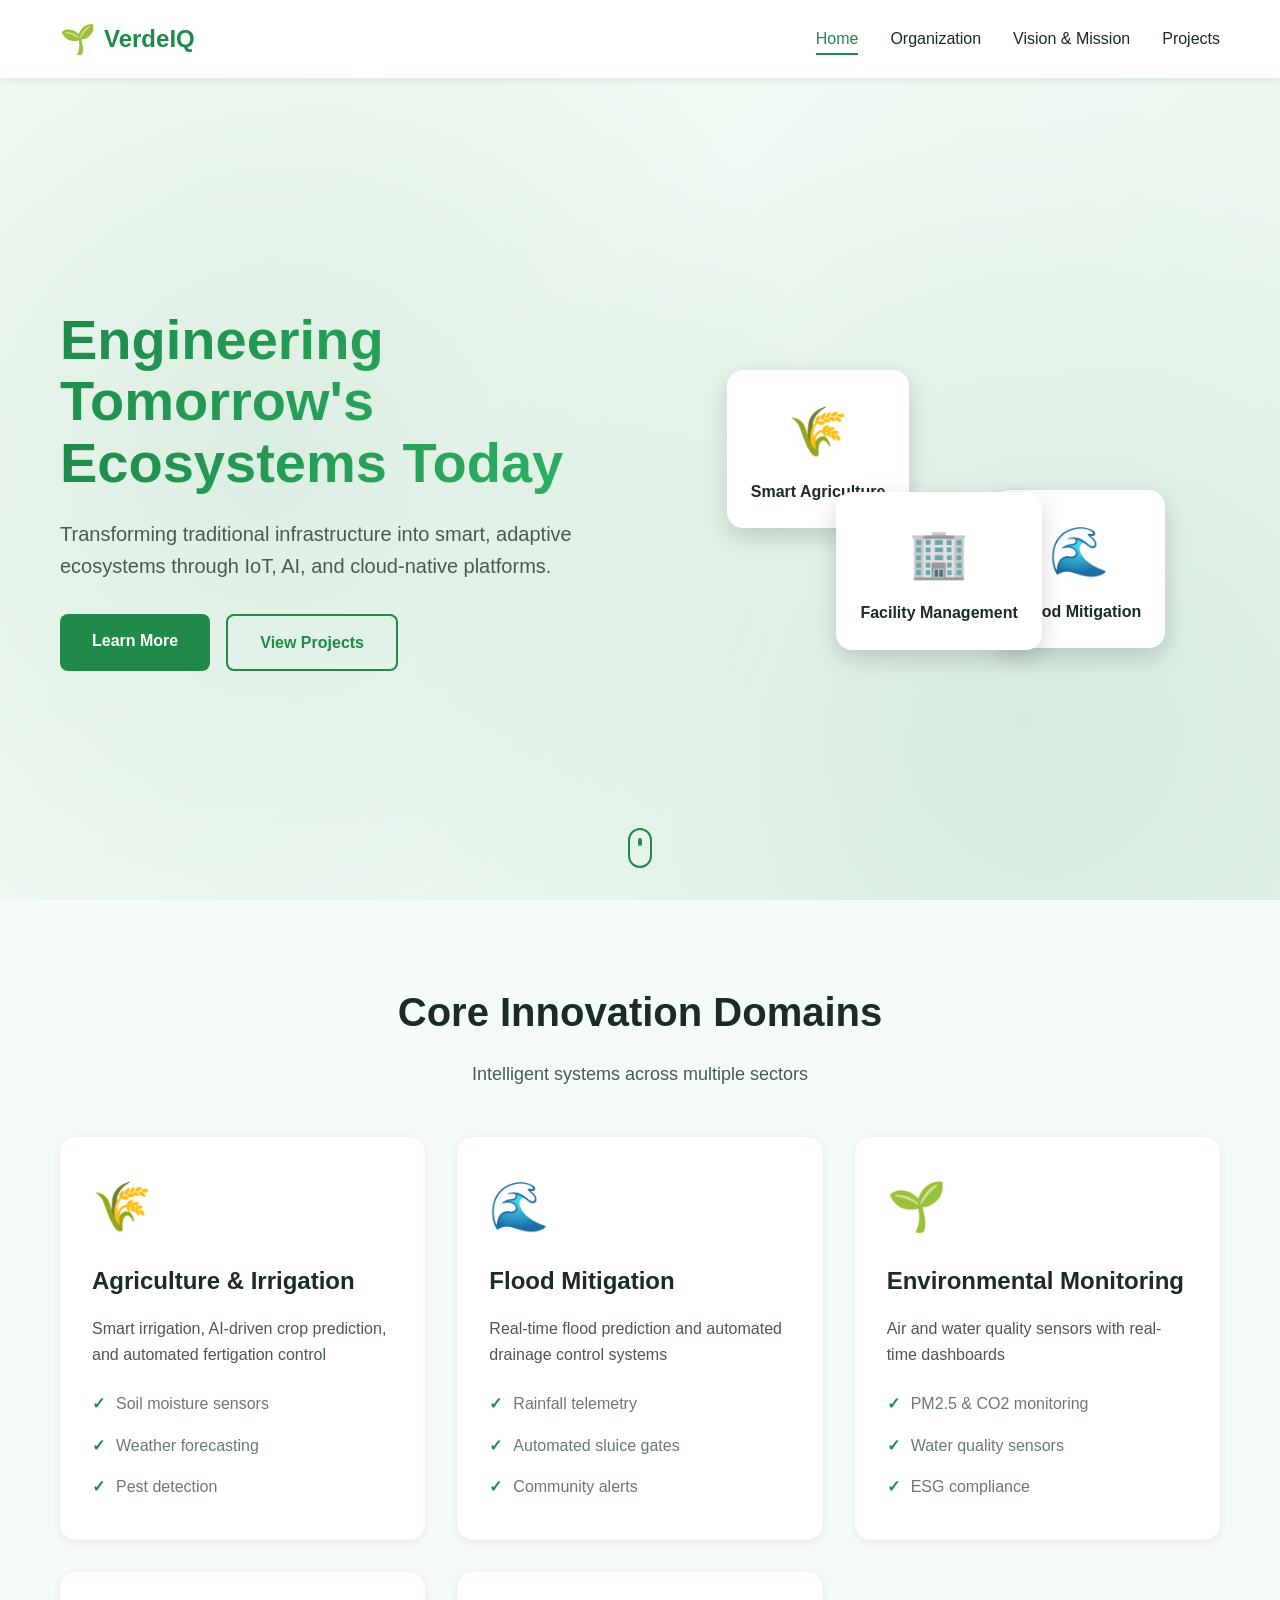
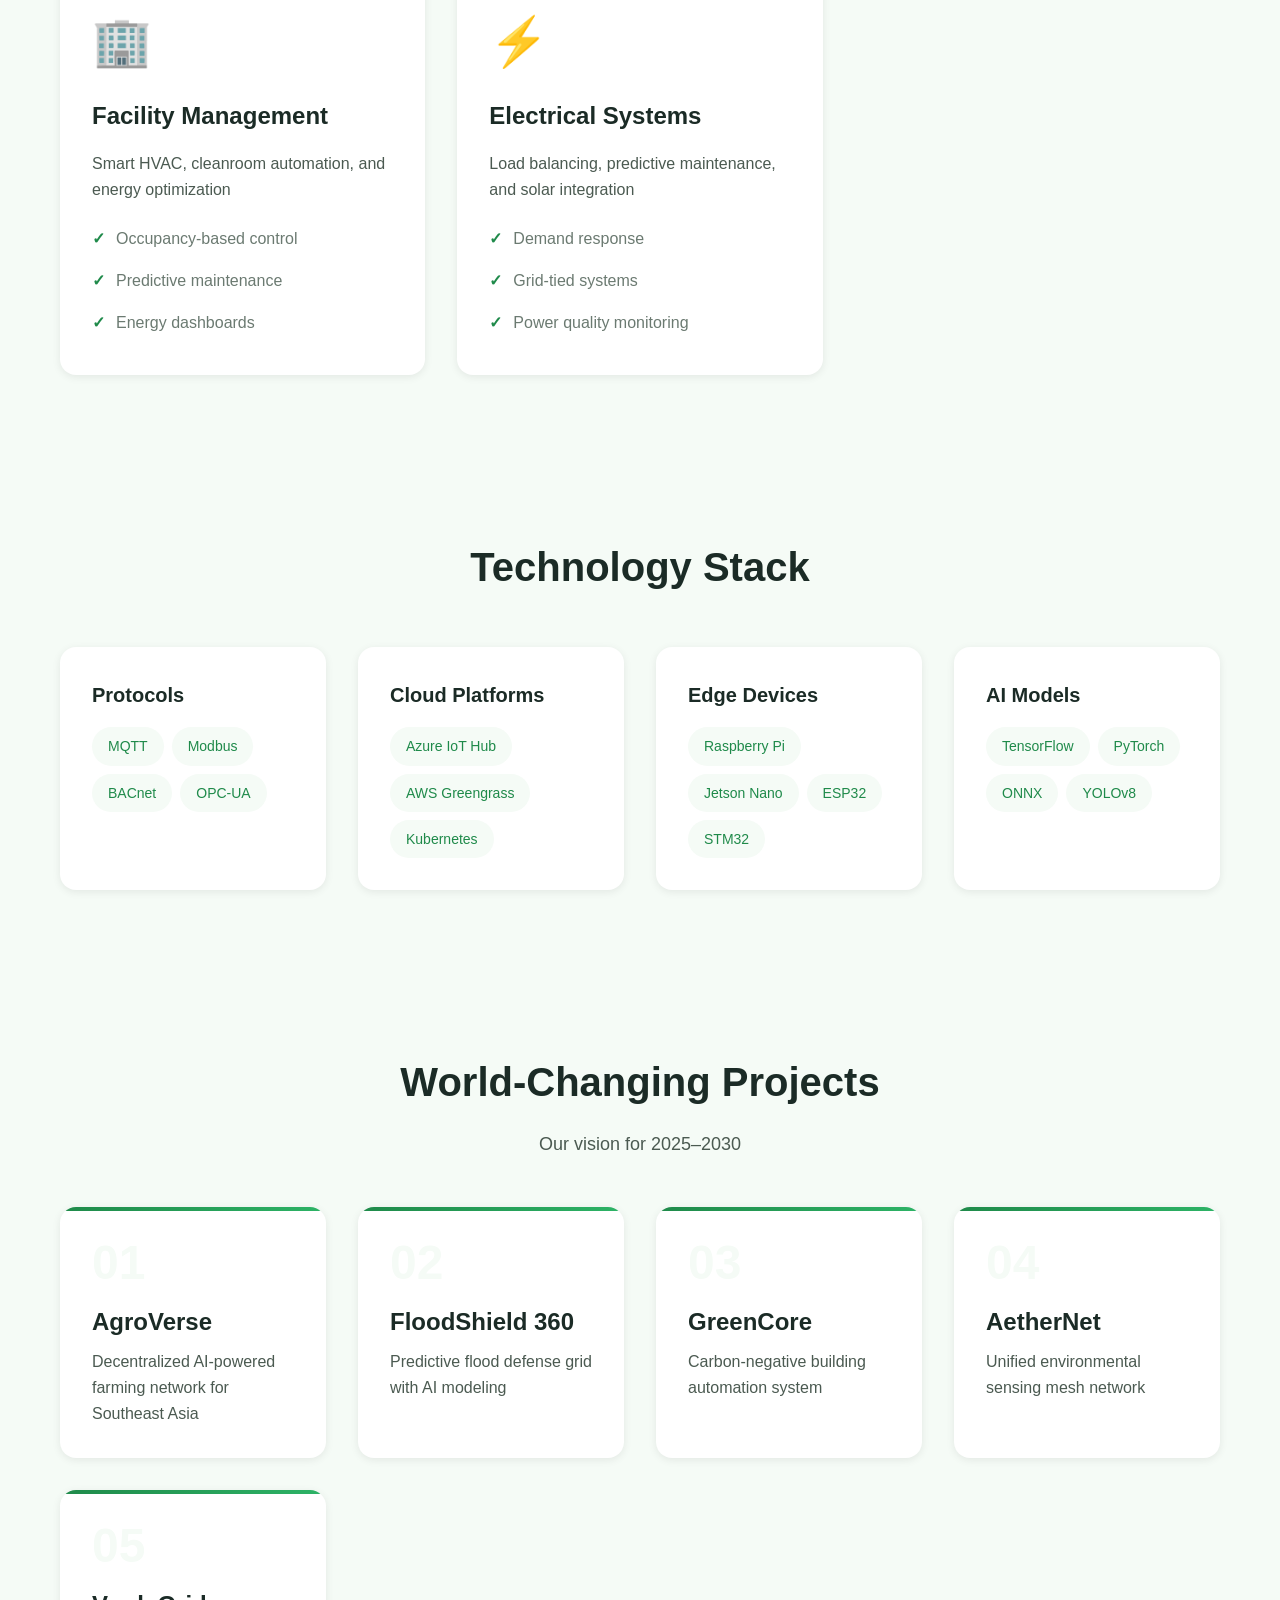
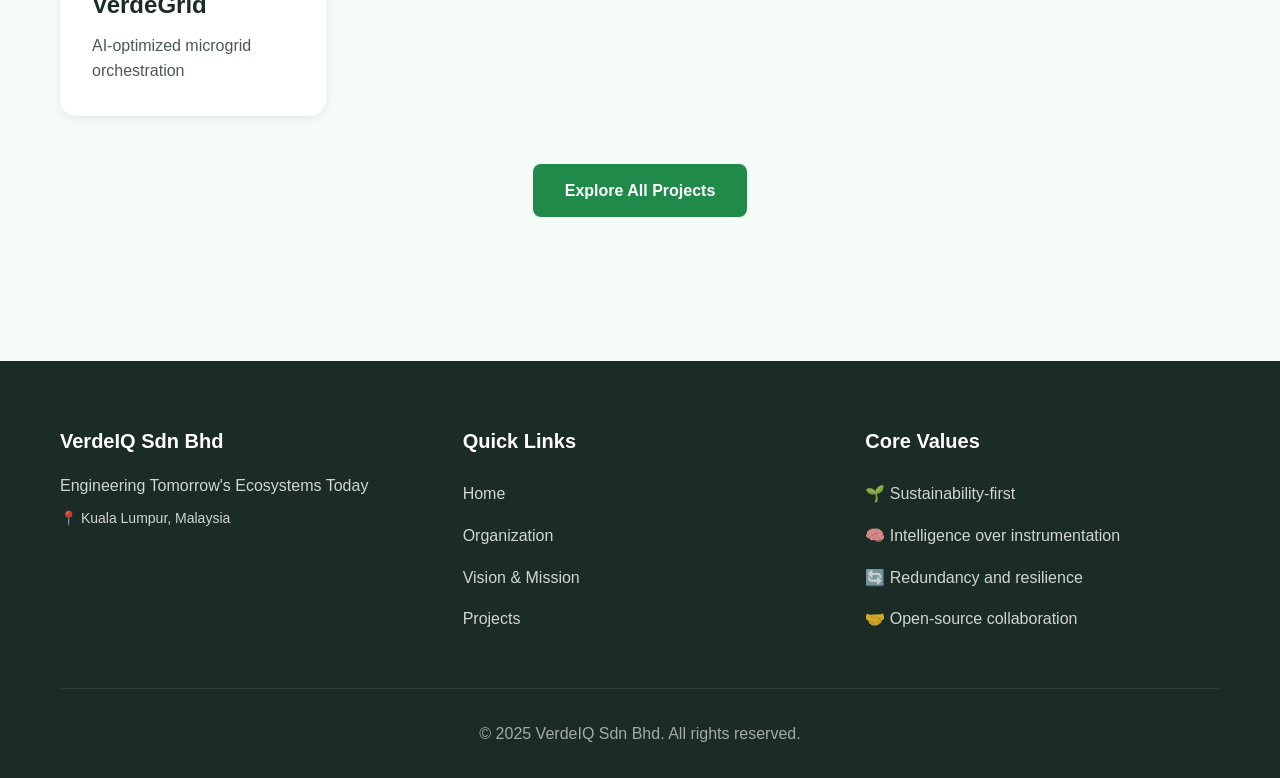
==== index.html @ b2cda128 "first commit" ====
<!DOCTYPE html>
<html lang="en">
<head>
    <meta charset="UTF-8">
    <meta name="viewport" content="width=device-width, initial-scale=1.0">
    <title>VerdeIQ Sdn Bhd - Engineering Tomorrow's Ecosystems Today</title>
    <meta name="description" content="VerdeIQ Sdn Bhd: Intelligent systems for agriculture, irrigation, flood mitigation, environmental monitoring, and facility management.">
    <link rel="stylesheet" href="styles.css">
</head>
<body>
    <!-- Navigation -->
    <nav class="navbar" id="navbar">
        <div class="container">
            <div class="nav-brand">
                <span class="logo-icon">🌱</span>
                <span class="logo-text">VerdeIQ</span>
            </div>
            <ul class="nav-menu" id="navMenu">
                <li><a href="index.html" class="nav-link active">Home</a></li>
                <li><a href="about.html" class="nav-link">Organization</a></li>
                <li><a href="vision-mission.html" class="nav-link">Vision & Mission</a></li>
                <li><a href="projects.html" class="nav-link">Projects</a></li>
            </ul>
            <button class="nav-toggle" id="navToggle" aria-label="Toggle navigation">
                <span></span>
                <span></span>
                <span></span>
            </button>
        </div>
    </nav>

    <!-- Hero Section -->
    <section class="hero">
        <div class="hero-background">
            <div class="hero-pattern"></div>
        </div>
        <div class="container">
            <div class="hero-content">
                <h1 class="hero-title animate-fade-in">
                    <span class="highlight">Engineering Tomorrow's</span>
                    <span class="highlight">Ecosystems Today</span>
                </h1>
                <p class="hero-subtitle animate-fade-in-delay">
                    Transforming traditional infrastructure into smart, adaptive ecosystems through IoT, AI, and cloud-native platforms.
                </p>
                <div class="hero-buttons animate-fade-in-delay-2">
                    <a href="about.html" class="btn btn-primary">Learn More</a>
                    <a href="projects.html" class="btn btn-secondary">View Projects</a>
                </div>
            </div>
            <div class="hero-visual">
                <div class="floating-card card-1">
                    <div class="card-icon">🌾</div>
                    <div class="card-text">Smart Agriculture</div>
                </div>
                <div class="floating-card card-2">
                    <div class="card-icon">🌊</div>
                    <div class="card-text">Flood Mitigation</div>
                </div>
                <div class="floating-card card-3">
                    <div class="card-icon">🏢</div>
                    <div class="card-text">Facility Management</div>
                </div>
            </div>
        </div>
        <div class="scroll-indicator">
            <div class="mouse"></div>
        </div>
    </section>

    <!-- Core Domains Section -->
    <section class="domains-section" id="domains">
        <div class="container">
            <h2 class="section-title">Core Innovation Domains</h2>
            <p class="section-subtitle">Intelligent systems across multiple sectors</p>
            <div class="domains-grid">
                <div class="domain-card" data-domain="agriculture">
                    <div class="domain-icon">🌾</div>
                    <h3>Agriculture & Irrigation</h3>
                    <p>Smart irrigation, AI-driven crop prediction, and automated fertigation control</p>
                    <ul class="domain-features">
                        <li>Soil moisture sensors</li>
                        <li>Weather forecasting</li>
                        <li>Pest detection</li>
                    </ul>
                </div>
                <div class="domain-card" data-domain="flood">
                    <div class="domain-icon">🌊</div>
                    <h3>Flood Mitigation</h3>
                    <p>Real-time flood prediction and automated drainage control systems</p>
                    <ul class="domain-features">
                        <li>Rainfall telemetry</li>
                        <li>Automated sluice gates</li>
                        <li>Community alerts</li>
                    </ul>
                </div>
                <div class="domain-card" data-domain="environment">
                    <div class="domain-icon">🌱</div>
                    <h3>Environmental Monitoring</h3>
                    <p>Air and water quality sensors with real-time dashboards</p>
                    <ul class="domain-features">
                        <li>PM2.5 & CO2 monitoring</li>
                        <li>Water quality sensors</li>
                        <li>ESG compliance</li>
                    </ul>
                </div>
                <div class="domain-card" data-domain="facility">
                    <div class="domain-icon">🏢</div>
                    <h3>Facility Management</h3>
                    <p>Smart HVAC, cleanroom automation, and energy optimization</p>
                    <ul class="domain-features">
                        <li>Occupancy-based control</li>
                        <li>Predictive maintenance</li>
                        <li>Energy dashboards</li>
                    </ul>
                </div>
                <div class="domain-card" data-domain="electrical">
                    <div class="domain-icon">⚡</div>
                    <h3>Electrical Systems</h3>
                    <p>Load balancing, predictive maintenance, and solar integration</p>
                    <ul class="domain-features">
                        <li>Demand response</li>
                        <li>Grid-tied systems</li>
                        <li>Power quality monitoring</li>
                    </ul>
                </div>
            </div>
        </div>
    </section>

    <!-- Technology Stack Section -->
    <section class="tech-section">
        <div class="container">
            <h2 class="section-title">Technology Stack</h2>
            <div class="tech-grid">
                <div class="tech-category">
                    <h3>Protocols</h3>
                    <div class="tech-tags">
                        <span class="tech-tag">MQTT</span>
                        <span class="tech-tag">Modbus</span>
                        <span class="tech-tag">BACnet</span>
                        <span class="tech-tag">OPC-UA</span>
                    </div>
                </div>
                <div class="tech-category">
                    <h3>Cloud Platforms</h3>
                    <div class="tech-tags">
                        <span class="tech-tag">Azure IoT Hub</span>
                        <span class="tech-tag">AWS Greengrass</span>
                        <span class="tech-tag">Kubernetes</span>
                    </div>
                </div>
                <div class="tech-category">
                    <h3>Edge Devices</h3>
                    <div class="tech-tags">
                        <span class="tech-tag">Raspberry Pi</span>
                        <span class="tech-tag">Jetson Nano</span>
                        <span class="tech-tag">ESP32</span>
                        <span class="tech-tag">STM32</span>
                    </div>
                </div>
                <div class="tech-category">
                    <h3>AI Models</h3>
                    <div class="tech-tags">
                        <span class="tech-tag">TensorFlow</span>
                        <span class="tech-tag">PyTorch</span>
                        <span class="tech-tag">ONNX</span>
                        <span class="tech-tag">YOLOv8</span>
                    </div>
                </div>
            </div>
        </div>
    </section>

    <!-- Top Projects Preview -->
    <section class="projects-preview">
        <div class="container">
            <h2 class="section-title">World-Changing Projects</h2>
            <p class="section-subtitle">Our vision for 2025–2030</p>
            <div class="projects-grid">
                <div class="project-card">
                    <div class="project-number">01</div>
                    <h3>AgroVerse</h3>
                    <p>Decentralized AI-powered farming network for Southeast Asia</p>
                </div>
                <div class="project-card">
                    <div class="project-number">02</div>
                    <h3>FloodShield 360</h3>
                    <p>Predictive flood defense grid with AI modeling</p>
                </div>
                <div class="project-card">
                    <div class="project-number">03</div>
                    <h3>GreenCore</h3>
                    <p>Carbon-negative building automation system</p>
                </div>
                <div class="project-card">
                    <div class="project-number">04</div>
                    <h3>AetherNet</h3>
                    <p>Unified environmental sensing mesh network</p>
                </div>
                <div class="project-card">
                    <div class="project-number">05</div>
                    <h3>VerdeGrid</h3>
                    <p>AI-optimized microgrid orchestration</p>
                </div>
            </div>
            <div class="text-center">
                <a href="projects.html" class="btn btn-primary">Explore All Projects</a>
            </div>
        </div>
    </section>

    <!-- Footer -->
    <footer class="footer">
        <div class="container">
            <div class="footer-content">
                <div class="footer-section">
                    <h4>VerdeIQ Sdn Bhd</h4>
                    <p>Engineering Tomorrow's Ecosystems Today</p>
                    <p class="footer-location">📍 Kuala Lumpur, Malaysia</p>
                </div>
                <div class="footer-section">
                    <h4>Quick Links</h4>
                    <ul>
                        <li><a href="index.html">Home</a></li>
                        <li><a href="about.html">Organization</a></li>
                        <li><a href="vision-mission.html">Vision & Mission</a></li>
                        <li><a href="projects.html">Projects</a></li>
                    </ul>
                </div>
                <div class="footer-section">
                    <h4>Core Values</h4>
                    <ul>
                        <li>🌱 Sustainability-first</li>
                        <li>🧠 Intelligence over instrumentation</li>
                        <li>🔄 Redundancy and resilience</li>
                        <li>🤝 Open-source collaboration</li>
                    </ul>
                </div>
            </div>
            <div class="footer-bottom">
                <p>&copy; 2025 VerdeIQ Sdn Bhd. All rights reserved.</p>
            </div>
        </div>
    </footer>

    <script src="script.js"></script>
</body>
</html>
---- styles.css ----
/* ===== CSS Variables ===== */
:root {
    --primary-green: #1f8a4a;
    --primary-green-dark: #165c2a;
    --primary-green-light: #2db366;
    --bg-light: #f5fbf6;
    --bg-white: #ffffff;
    --text-dark: #1b2b26;
    --text-muted: #4b5a51;
    --text-light: #6b7a71;
    --border-color: #e0e8e3;
    --shadow-sm: 0 2px 8px rgba(0, 0, 0, 0.08);
    --shadow-md: 0 4px 16px rgba(0, 0, 0, 0.12);
    --shadow-lg: 0 8px 24px rgba(0, 0, 0, 0.16);
    --transition: all 0.3s cubic-bezier(0.4, 0, 0.2, 1);
}

/* ===== Reset & Base Styles ===== */
* {
    margin: 0;
    padding: 0;
    box-sizing: border-box;
}

html {
    scroll-behavior: smooth;
}

body {
    font-family: -apple-system, BlinkMacSystemFont, 'Segoe UI', Roboto, 'Helvetica Neue', Arial, sans-serif;
    color: var(--text-dark);
    background-color: var(--bg-light);
    line-height: 1.6;
    overflow-x: hidden;
}

.container {
    max-width: 1200px;
    margin: 0 auto;
    padding: 0 20px;
}

/* ===== Navigation ===== */
.navbar {
    position: fixed;
    top: 0;
    left: 0;
    right: 0;
    background: rgba(255, 255, 255, 0.95);
    backdrop-filter: blur(10px);
    box-shadow: var(--shadow-sm);
    z-index: 1000;
    transition: var(--transition);
}

.navbar.scrolled {
    box-shadow: var(--shadow-md);
}

.navbar .container {
    display: flex;
    justify-content: space-between;
    align-items: center;
    padding: 1rem 20px;
}

.nav-brand {
    display: flex;
    align-items: center;
    gap: 0.5rem;
    font-size: 1.5rem;
    font-weight: 700;
    color: var(--primary-green);
}

.logo-icon {
    font-size: 1.8rem;
    animation: pulse 2s ease-in-out infinite;
}

@keyframes pulse {
    0%, 100% { transform: scale(1); }
    50% { transform: scale(1.1); }
}

.nav-menu {
    display: flex;
    list-style: none;
    gap: 2rem;
    align-items: center;
}

.nav-link {
    color: var(--text-dark);
    text-decoration: none;
    font-weight: 500;
    position: relative;
    transition: var(--transition);
    padding: 0.5rem 0;
}

.nav-link::after {
    content: '';
    position: absolute;
    bottom: 0;
    left: 0;
    width: 0;
    height: 2px;
    background: var(--primary-green);
    transition: var(--transition);
}

.nav-link:hover::after,
.nav-link.active::after {
    width: 100%;
}

.nav-link:hover,
.nav-link.active {
    color: var(--primary-green);
}

.nav-toggle {
    display: none;
    flex-direction: column;
    gap: 4px;
    background: none;
    border: none;
    cursor: pointer;
    padding: 0.5rem;
}

.nav-toggle span {
    width: 25px;
    height: 3px;
    background: var(--text-dark);
    transition: var(--transition);
    border-radius: 2px;
}

/* ===== Hero Section ===== */
.hero {
    position: relative;
    min-height: 100vh;
    display: flex;
    align-items: center;
    padding-top: 80px;
    overflow: hidden;
}

.hero-background {
    position: absolute;
    top: 0;
    left: 0;
    right: 0;
    bottom: 0;
    background: linear-gradient(135deg, var(--bg-light) 0%, #e8f5ed 100%);
    z-index: -1;
}

.hero-pattern {
    position: absolute;
    width: 100%;
    height: 100%;
    background-image: 
        radial-gradient(circle at 20% 50%, rgba(31, 138, 74, 0.1) 0%, transparent 50%),
        radial-gradient(circle at 80% 80%, rgba(31, 138, 74, 0.1) 0%, transparent 50%);
    animation: patternMove 20s ease-in-out infinite;
}

@keyframes patternMove {
    0%, 100% { transform: translate(0, 0); }
    50% { transform: translate(-20px, -20px); }
}

.hero .container {
    display: grid;
    grid-template-columns: 1fr 1fr;
    gap: 4rem;
    align-items: center;
    position: relative;
    z-index: 1;
}

.hero-content {
    max-width: 600px;
}

.hero-title {
    font-size: 3.5rem;
    font-weight: 800;
    line-height: 1.1;
    margin-bottom: 1.5rem;
    color: var(--text-dark);
}

.hero-title .highlight {
    display: block;
    background: linear-gradient(135deg, var(--primary-green) 0%, var(--primary-green-light) 100%);
    -webkit-background-clip: text;
    -webkit-text-fill-color: transparent;
    background-clip: text;
}

.hero-subtitle {
    font-size: 1.25rem;
    color: var(--text-muted);
    margin-bottom: 2rem;
    line-height: 1.6;
}

.hero-buttons {
    display: flex;
    gap: 1rem;
    flex-wrap: wrap;
}

.hero-visual {
    position: relative;
    height: 400px;
}

.floating-card {
    position: absolute;
    background: var(--bg-white);
    padding: 1.5rem;
    border-radius: 16px;
    box-shadow: var(--shadow-lg);
    display: flex;
    flex-direction: column;
    align-items: center;
    gap: 0.5rem;
    animation: float 6s ease-in-out infinite;
}

.floating-card .card-icon {
    font-size: 3rem;
}

.floating-card .card-text {
    font-weight: 600;
    color: var(--text-dark);
}

.card-1 {
    top: 20%;
    left: 10%;
    animation-delay: 0s;
}

.card-2 {
    top: 50%;
    right: 10%;
    animation-delay: 2s;
}

.card-3 {
    bottom: 10%;
    left: 30%;
    animation-delay: 4s;
}

@keyframes float {
    0%, 100% { transform: translateY(0) rotate(0deg); }
    50% { transform: translateY(-20px) rotate(5deg); }
}

.scroll-indicator {
    position: absolute;
    bottom: 2rem;
    left: 50%;
    transform: translateX(-50%);
    animation: bounce 2s infinite;
}

.mouse {
    width: 24px;
    height: 40px;
    border: 2px solid var(--primary-green);
    border-radius: 12px;
    position: relative;
}

.mouse::before {
    content: '';
    position: absolute;
    top: 8px;
    left: 50%;
    transform: translateX(-50%);
    width: 4px;
    height: 8px;
    background: var(--primary-green);
    border-radius: 2px;
    animation: scroll 2s infinite;
}

@keyframes scroll {
    0% { opacity: 1; transform: translateX(-50%) translateY(0); }
    100% { opacity: 0; transform: translateX(-50%) translateY(12px); }
}

@keyframes bounce {
    0%, 100% { transform: translateX(-50%) translateY(0); }
    50% { transform: translateX(-50%) translateY(-10px); }
}

/* ===== Animations ===== */
.animate-fade-in {
    animation: fadeIn 1s ease-out;
}

.animate-fade-in-delay {
    animation: fadeIn 1s ease-out 0.3s both;
}

.animate-fade-in-delay-2 {
    animation: fadeIn 1s ease-out 0.6s both;
}

@keyframes fadeIn {
    from {
        opacity: 0;
        transform: translateY(20px);
    }
    to {
        opacity: 1;
        transform: translateY(0);
    }
}

/* ===== Buttons ===== */
.btn {
    display: inline-block;
    padding: 0.875rem 2rem;
    border-radius: 8px;
    font-weight: 600;
    text-decoration: none;
    transition: var(--transition);
    border: none;
    cursor: pointer;
    font-size: 1rem;
}

.btn-primary {
    background: var(--primary-green);
    color: white;
}

.btn-primary:hover {
    background: var(--primary-green-dark);
    transform: translateY(-2px);
    box-shadow: var(--shadow-md);
}

.btn-secondary {
    background: transparent;
    color: var(--primary-green);
    border: 2px solid var(--primary-green);
}

.btn-secondary:hover {
    background: var(--primary-green);
    color: white;
    transform: translateY(-2px);
}

/* ===== Section Styles ===== */
.section-title {
    font-size: 2.5rem;
    font-weight: 700;
    text-align: center;
    margin-bottom: 1rem;
    color: var(--text-dark);
}

.section-subtitle {
    font-size: 1.125rem;
    text-align: center;
    color: var(--text-muted);
    margin-bottom: 3rem;
}

.domains-section,
.tech-section,
.projects-preview {
    padding: 5rem 0;
}

/* ===== Domain Cards ===== */
.domains-grid {
    display: grid;
    grid-template-columns: repeat(auto-fit, minmax(280px, 1fr));
    gap: 2rem;
    margin-top: 3rem;
}

.domain-card {
    background: var(--bg-white);
    padding: 2rem;
    border-radius: 16px;
    box-shadow: var(--shadow-sm);
    transition: var(--transition);
    cursor: pointer;
}

.domain-card:hover {
    transform: translateY(-8px);
    box-shadow: var(--shadow-lg);
}

.domain-icon {
    font-size: 3rem;
    margin-bottom: 1rem;
}

.domain-card h3 {
    font-size: 1.5rem;
    margin-bottom: 1rem;
    color: var(--text-dark);
}

.domain-card p {
    color: var(--text-muted);
    margin-bottom: 1rem;
}

.domain-features {
    list-style: none;
    padding: 0;
}

.domain-features li {
    padding: 0.5rem 0;
    color: var(--text-light);
    position: relative;
    padding-left: 1.5rem;
}

.domain-features li::before {
    content: '✓';
    position: absolute;
    left: 0;
    color: var(--primary-green);
    font-weight: bold;
}

/* ===== Technology Section ===== */
.tech-grid {
    display: grid;
    grid-template-columns: repeat(auto-fit, minmax(250px, 1fr));
    gap: 2rem;
    margin-top: 3rem;
}

.tech-category {
    background: var(--bg-white);
    padding: 2rem;
    border-radius: 16px;
    box-shadow: var(--shadow-sm);
}

.tech-category h3 {
    font-size: 1.25rem;
    margin-bottom: 1rem;
    color: var(--text-dark);
}

.tech-tags {
    display: flex;
    flex-wrap: wrap;
    gap: 0.5rem;
}

.tech-tag {
    background: var(--bg-light);
    padding: 0.5rem 1rem;
    border-radius: 20px;
    font-size: 0.875rem;
    color: var(--primary-green);
    font-weight: 500;
}

.tech-tags-small {
    display: flex;
    flex-wrap: wrap;
    gap: 0.5rem;
    margin-top: 0.5rem;
}

.tech-tag-small {
    background: var(--bg-light);
    padding: 0.25rem 0.75rem;
    border-radius: 12px;
    font-size: 0.75rem;
    color: var(--primary-green);
}

/* ===== Projects Preview ===== */
.projects-grid {
    display: grid;
    grid-template-columns: repeat(auto-fit, minmax(250px, 1fr));
    gap: 2rem;
    margin-top: 3rem;
}

.project-card {
    background: var(--bg-white);
    padding: 2rem;
    border-radius: 16px;
    box-shadow: var(--shadow-sm);
    transition: var(--transition);
    position: relative;
    overflow: hidden;
}

.project-card::before {
    content: '';
    position: absolute;
    top: 0;
    left: 0;
    width: 100%;
    height: 4px;
    background: linear-gradient(90deg, var(--primary-green), var(--primary-green-light));
}

.project-card:hover {
    transform: translateY(-8px);
    box-shadow: var(--shadow-lg);
}

.project-number {
    font-size: 3rem;
    font-weight: 800;
    color: var(--bg-light);
    line-height: 1;
    margin-bottom: 1rem;
}

.project-card h3 {
    font-size: 1.5rem;
    margin-bottom: 0.5rem;
    color: var(--text-dark);
}

.project-card p {
    color: var(--text-muted);
}

.text-center {
    text-align: center;
    margin-top: 3rem;
}

/* ===== Page Header ===== */
.page-header {
    background: linear-gradient(135deg, var(--primary-green) 0%, var(--primary-green-dark) 100%);
    color: white;
    padding: 8rem 0 4rem;
    text-align: center;
    margin-top: 70px;
}

.page-title {
    font-size: 3rem;
    font-weight: 700;
    margin-bottom: 1rem;
}

.page-subtitle {
    font-size: 1.25rem;
    opacity: 0.9;
}

/* ===== Content Sections ===== */
.content-section {
    padding: 4rem 0;
}

.content-card {
    background: var(--bg-white);
    padding: 2.5rem;
    border-radius: 16px;
    box-shadow: var(--shadow-sm);
    margin-bottom: 2rem;
}

.content-card h2 {
    font-size: 2rem;
    margin-bottom: 1.5rem;
    color: var(--text-dark);
}

.highlight-card {
    background: linear-gradient(135deg, var(--bg-light) 0%, #e8f5ed 100%);
    border: 2px solid var(--primary-green);
}

.lead-text {
    font-size: 1.125rem;
    line-height: 1.8;
    color: var(--text-muted);
}

/* ===== Info Grid ===== */
.info-grid {
    display: grid;
    grid-template-columns: repeat(auto-fit, minmax(200px, 1fr));
    gap: 2rem;
    margin-top: 2rem;
}

.info-item {
    padding: 1.5rem;
    background: var(--bg-light);
    border-radius: 12px;
}

.info-label {
    font-size: 0.875rem;
    color: var(--text-muted);
    margin-bottom: 0.5rem;
    text-transform: uppercase;
    letter-spacing: 0.5px;
}

.info-value {
    font-size: 1.25rem;
    font-weight: 600;
    color: var(--text-dark);
}

/* ===== Tables ===== */
.table-responsive {
    overflow-x: auto;
    margin-top: 1.5rem;
}

.data-table {
    width: 100%;
    border-collapse: collapse;
    background: var(--bg-white);
    border-radius: 12px;
    overflow: hidden;
}

.data-table thead {
    background: var(--primary-green);
    color: white;
}

.data-table th,
.data-table td {
    padding: 1rem;
    text-align: left;
}

.data-table tbody tr {
    border-bottom: 1px solid var(--border-color);
    transition: var(--transition);
}

.data-table tbody tr:hover {
    background: var(--bg-light);
}

.data-table tbody tr:last-child {
    border-bottom: none;
}

.value-icon {
    font-size: 1.25rem;
    margin-right: 0.5rem;
}

/* ===== Partners Grid ===== */
.partners-grid {
    display: grid;
    grid-template-columns: repeat(auto-fit, minmax(250px, 1fr));
    gap: 2rem;
    margin-top: 2rem;
}

.partner-category {
    padding: 1.5rem;
    background: var(--bg-light);
    border-radius: 12px;
}

.partner-category h3 {
    font-size: 1.25rem;
    margin-bottom: 1rem;
    color: var(--text-dark);
}

.partner-category ul {
    list-style: none;
    padding: 0;
}

.partner-category li {
    padding: 0.5rem 0;
    color: var(--text-muted);
    position: relative;
    padding-left: 1.5rem;
}

.partner-category li::before {
    content: '→';
    position: absolute;
    left: 0;
    color: var(--primary-green);
}

/* ===== Vision & Mission ===== */
.vision-mission-grid {
    display: grid;
    grid-template-columns: repeat(auto-fit, minmax(400px, 1fr));
    gap: 2rem;
    margin-top: 2rem;
}

.vm-card {
    background: var(--bg-white);
    padding: 3rem;
    border-radius: 16px;
    box-shadow: var(--shadow-md);
    transition: var(--transition);
}

.vm-card:hover {
    transform: translateY(-8px);
    box-shadow: var(--shadow-lg);
}

.mission-card {
    border-top: 4px solid var(--primary-green);
}

.vision-card {
    border-top: 4px solid var(--primary-green-light);
}

.vm-icon {
    font-size: 4rem;
    margin-bottom: 1.5rem;
}

.vm-card h2 {
    font-size: 2rem;
    margin-bottom: 1.5rem;
    color: var(--text-dark);
}

.vm-text {
    font-size: 1.125rem;
    line-height: 1.8;
    color: var(--text-muted);
    margin-bottom: 2rem;
}

.vm-highlights {
    display: flex;
    flex-direction: column;
    gap: 1rem;
}

.vm-highlight-item {
    display: flex;
    align-items: center;
    gap: 0.75rem;
    padding: 0.75rem;
    background: var(--bg-light);
    border-radius: 8px;
}

.highlight-icon {
    font-size: 1.5rem;
}

/* ===== Philosophy ===== */
.philosophy-card {
    text-align: center;
    padding: 4rem 2.5rem;
}

.philosophy-icon {
    font-size: 5rem;
    margin-bottom: 1.5rem;
}

.philosophy-quote {
    font-size: 2rem;
    font-weight: 600;
    font-style: italic;
    color: var(--primary-green);
    margin: 2rem 0;
}

.philosophy-text {
    font-size: 1.125rem;
    line-height: 1.8;
    color: var(--text-muted);
    max-width: 800px;
    margin: 0 auto;
}

/* ===== Values Grid ===== */
.values-grid {
    display: grid;
    grid-template-columns: repeat(auto-fit, minmax(250px, 1fr));
    gap: 2rem;
    margin-top: 2rem;
}

.value-card {
    background: var(--bg-white);
    padding: 2rem;
    border-radius: 16px;
    box-shadow: var(--shadow-sm);
    text-align: center;
    transition: var(--transition);
}

.value-card:hover {
    transform: translateY(-8px);
    box-shadow: var(--shadow-lg);
}

.value-card-icon {
    font-size: 3rem;
    margin-bottom: 1rem;
}

.value-card h3 {
    font-size: 1.25rem;
    margin-bottom: 1rem;
    color: var(--text-dark);
}

.value-card p {
    color: var(--text-muted);
    line-height: 1.6;
}

/* ===== Roadmap ===== */
.roadmap-section {
    background: var(--bg-light);
}

.roadmap-intro {
    font-size: 1.125rem;
    color: var(--text-muted);
    margin-bottom: 3rem;
    text-align: center;
}

.roadmap-timeline {
    position: relative;
    padding-left: 2rem;
}

.roadmap-timeline::before {
    content: '';
    position: absolute;
    left: 0;
    top: 0;
    bottom: 0;
    width: 2px;
    background: var(--primary-green);
}

.timeline-item {
    position: relative;
    margin-bottom: 3rem;
    padding-left: 3rem;
}

.timeline-item::before {
    content: '';
    position: absolute;
    left: -1.5rem;
    top: 0.5rem;
    width: 12px;
    height: 12px;
    background: var(--primary-green);
    border-radius: 50%;
    border: 3px solid var(--bg-white);
    box-shadow: 0 0 0 3px var(--primary-green);
}

.timeline-year {
    font-size: 1.5rem;
    font-weight: 700;
    color: var(--primary-green);
    margin-bottom: 0.5rem;
}

.timeline-content h3 {
    font-size: 1.25rem;
    margin-bottom: 0.5rem;
    color: var(--text-dark);
}

.timeline-content p {
    color: var(--text-muted);
    line-height: 1.6;
}

.cta-buttons {
    display: flex;
    gap: 1rem;
    justify-content: center;
    margin-top: 2rem;
    flex-wrap: wrap;
}

/* ===== Projects Page ===== */
.filter-section {
    background: var(--bg-white);
    padding: 2rem 0;
    position: sticky;
    top: 70px;
    z-index: 100;
    box-shadow: var(--shadow-sm);
}

.filter-card {
    background: var(--bg-light);
    padding: 2rem;
    border-radius: 16px;
}

.search-box {
    position: relative;
    margin-bottom: 1.5rem;
}

.search-input {
    width: 100%;
    padding: 1rem 3rem 1rem 1rem;
    border: 2px solid var(--border-color);
    border-radius: 12px;
    font-size: 1rem;
    transition: var(--transition);
}

.search-input:focus {
    outline: none;
    border-color: var(--primary-green);
    box-shadow: 0 0 0 3px rgba(31, 138, 74, 0.1);
}

.search-icon {
    position: absolute;
    right: 1rem;
    top: 50%;
    transform: translateY(-50%);
    font-size: 1.25rem;
    pointer-events: none;
}

.filter-buttons {
    display: flex;
    flex-wrap: wrap;
    gap: 0.75rem;
}

.filter-btn {
    padding: 0.75rem 1.5rem;
    border: 2px solid var(--border-color);
    background: var(--bg-white);
    border-radius: 25px;
    font-weight: 500;
    cursor: pointer;
    transition: var(--transition);
    font-size: 0.875rem;
}

.filter-btn:hover,
.filter-btn.active {
    background: var(--primary-green);
    color: white;
    border-color: var(--primary-green);
}

.projects-container {
    display: grid;
    grid-template-columns: repeat(auto-fill, minmax(350px, 1fr));
    gap: 2rem;
    margin-top: 2rem;
}

.project-card-detailed {
    background: var(--bg-white);
    padding: 2rem;
    border-radius: 16px;
    box-shadow: var(--shadow-sm);
    transition: var(--transition);
    border-top: 4px solid var(--primary-green);
}

.project-card-detailed:hover {
    transform: translateY(-8px);
    box-shadow: var(--shadow-lg);
}

.project-header {
    display: flex;
    justify-content: space-between;
    align-items: center;
    margin-bottom: 1rem;
}

.project-badge {
    padding: 0.5rem 1rem;
    border-radius: 20px;
    font-size: 0.75rem;
    font-weight: 600;
    text-transform: uppercase;
}

.project-badge.completed {
    background: #d4edda;
    color: #155724;
}

.project-badge.planned {
    background: #fff3cd;
    color: #856404;
}

.project-year {
    font-size: 0.875rem;
    color: var(--text-muted);
    font-weight: 500;
}

.project-name {
    font-size: 1.5rem;
    font-weight: 700;
    margin-bottom: 0.5rem;
    color: var(--text-dark);
}

.project-domain {
    font-size: 0.875rem;
    color: var(--primary-green);
    font-weight: 600;
    margin-bottom: 1rem;
    text-transform: uppercase;
    letter-spacing: 0.5px;
}

.project-description {
    color: var(--text-muted);
    margin-bottom: 1.5rem;
    line-height: 1.6;
}

.project-technologies {
    margin-bottom: 1.5rem;
}

.project-technologies strong {
    display: block;
    margin-bottom: 0.5rem;
    color: var(--text-dark);
    font-size: 0.875rem;
}

.project-features {
    margin-top: 1.5rem;
}

.project-features strong {
    display: block;
    margin-bottom: 0.5rem;
    color: var(--text-dark);
    font-size: 0.875rem;
}

.project-features ul {
    list-style: none;
    padding: 0;
}

.project-features li {
    padding: 0.5rem 0;
    color: var(--text-muted);
    position: relative;
    padding-left: 1.5rem;
    font-size: 0.875rem;
}

.project-features li::before {
    content: '•';
    position: absolute;
    left: 0;
    color: var(--primary-green);
    font-weight: bold;
    font-size: 1.25rem;
}

.no-results {
    text-align: center;
    padding: 4rem 2rem;
    color: var(--text-muted);
    font-size: 1.125rem;
}

/* ===== Footer ===== */
.footer {
    background: var(--text-dark);
    color: white;
    padding: 4rem 0 2rem;
    margin-top: 4rem;
}

.footer-content {
    display: grid;
    grid-template-columns: repeat(auto-fit, minmax(250px, 1fr));
    gap: 3rem;
    margin-bottom: 3rem;
}

.footer-section h4 {
    font-size: 1.25rem;
    margin-bottom: 1rem;
}

.footer-section p {
    color: rgba(255, 255, 255, 0.8);
    line-height: 1.6;
}

.footer-location {
    margin-top: 0.5rem;
    font-size: 0.875rem;
}

.footer-section ul {
    list-style: none;
    padding: 0;
}

.footer-section ul li {
    padding: 0.5rem 0;
    color: rgba(255, 255, 255, 0.8);
}

.footer-section ul li a {
    color: rgba(255, 255, 255, 0.8);
    text-decoration: none;
    transition: var(--transition);
}

.footer-section ul li a:hover {
    color: white;
    padding-left: 0.5rem;
}

.footer-bottom {
    text-align: center;
    padding-top: 2rem;
    border-top: 1px solid rgba(255, 255, 255, 0.1);
    color: rgba(255, 255, 255, 0.6);
}

/* ===== Responsive Design ===== */
@media (max-width: 968px) {
    .hero .container {
        grid-template-columns: 1fr;
        text-align: center;
    }

    .hero-title {
        font-size: 2.5rem;
    }

    .hero-visual {
        display: none;
    }

    .vision-mission-grid {
        grid-template-columns: 1fr;
    }

    .nav-menu {
        position: fixed;
        top: 70px;
        left: -100%;
        flex-direction: column;
        background: white;
        width: 100%;
        padding: 2rem;
        box-shadow: var(--shadow-lg);
        transition: var(--transition);
        gap: 1rem;
    }

    .nav-menu.active {
        left: 0;
    }

    .nav-toggle {
        display: flex;
    }

    .nav-toggle.active span:nth-child(1) {
        transform: rotate(45deg) translate(5px, 5px);
    }

    .nav-toggle.active span:nth-child(2) {
        opacity: 0;
    }

    .nav-toggle.active span:nth-child(3) {
        transform: rotate(-45deg) translate(7px, -6px);
    }

    .section-title {
        font-size: 2rem;
    }

    .page-title {
        font-size: 2rem;
    }

    .projects-container {
        grid-template-columns: 1fr;
    }
}

@media (max-width: 640px) {
    .hero-title {
        font-size: 2rem;
    }

    .hero-subtitle {
        font-size: 1rem;
    }

    .hero-buttons {
        flex-direction: column;
    }

    .btn {
        width: 100%;
        text-align: center;
    }

    .domains-grid,
    .tech-grid,
    .projects-grid {
        grid-template-columns: 1fr;
    }

    .filter-buttons {
        flex-direction: column;
    }

    .filter-btn {
        width: 100%;
    }
}
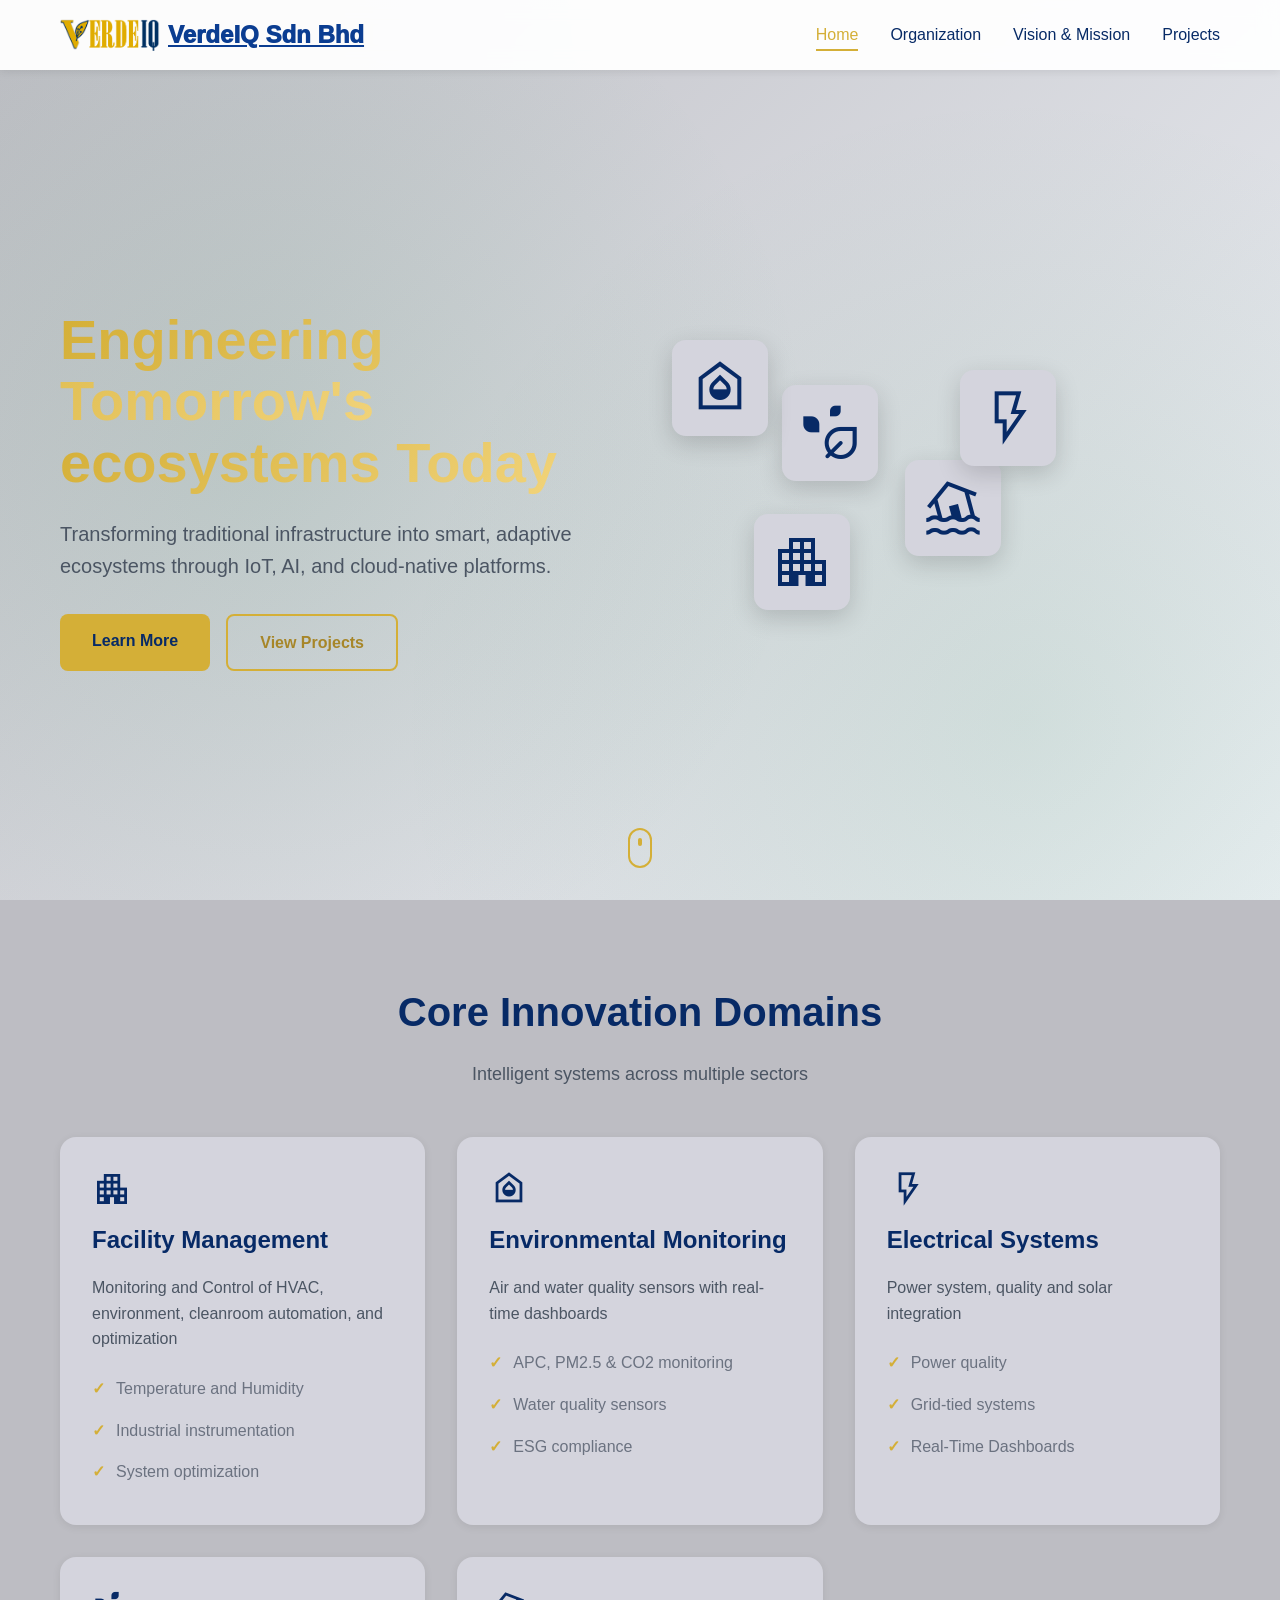
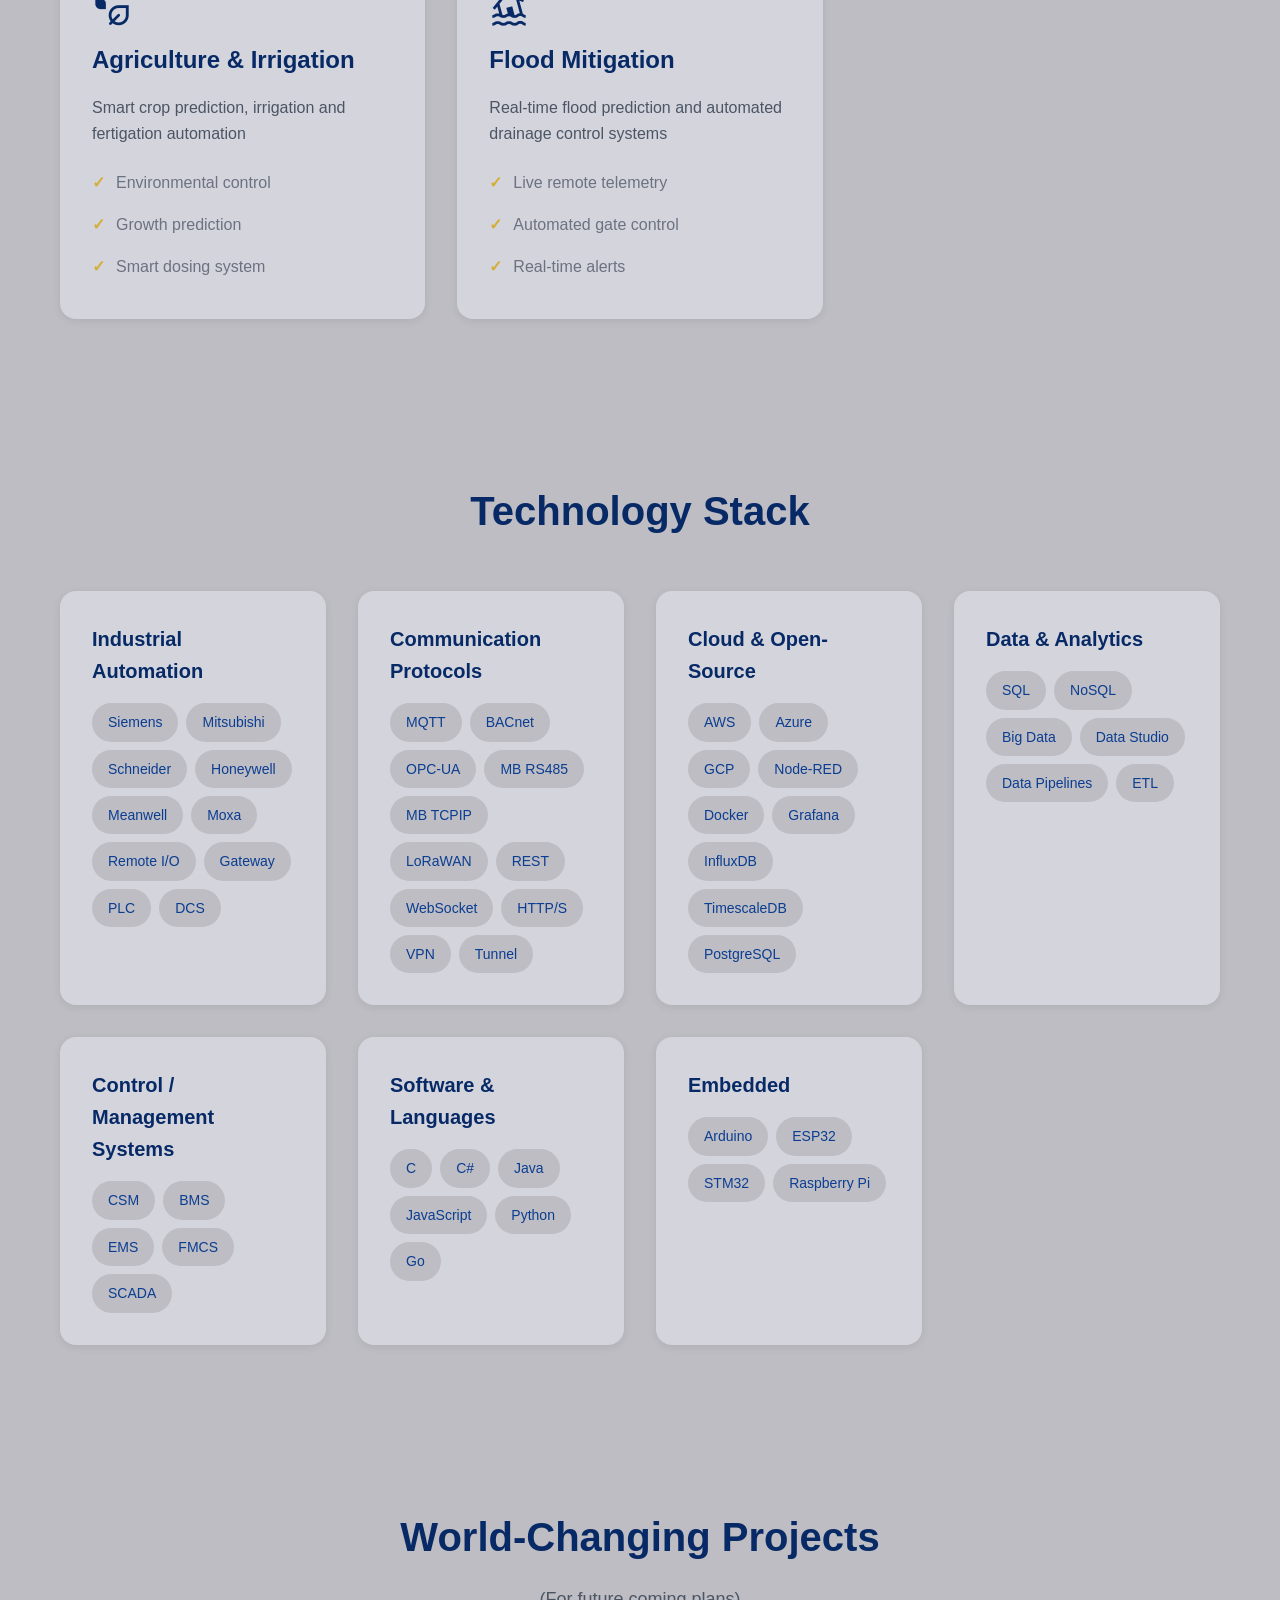
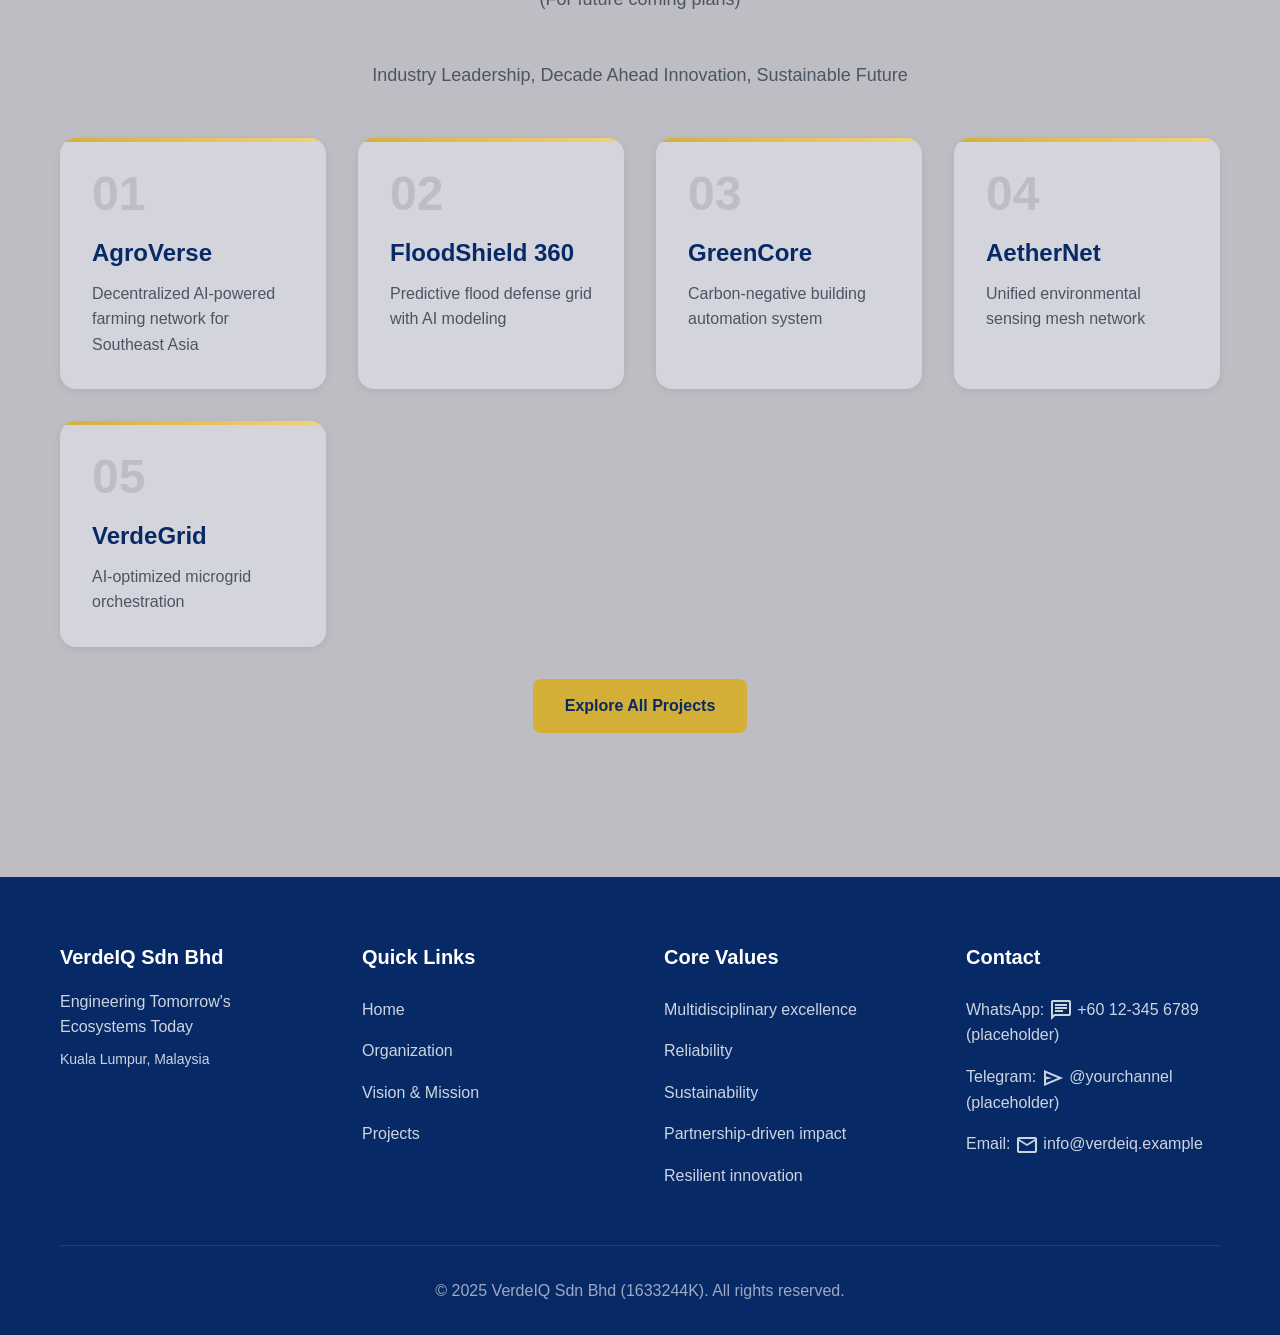
==== commit b61f15e7: "Official release" ====
--- a/index.html
+++ b/index.html
@@ -4,30 +4,13 @@
     <meta charset="UTF-8">
     <meta name="viewport" content="width=device-width, initial-scale=1.0">
     <title>VerdeIQ Sdn Bhd - Engineering Tomorrow's Ecosystems Today</title>
+    <link rel="icon" type="image/png" href="app.png">
     <meta name="description" content="VerdeIQ Sdn Bhd: Intelligent systems for agriculture, irrigation, flood mitigation, environmental monitoring, and facility management.">
     <link rel="stylesheet" href="styles.css">
+    <link href="https://fonts.googleapis.com/css2?family=Material+Symbols+Outlined" rel="stylesheet">
 </head>
 <body>
-    <!-- Navigation -->
-    <nav class="navbar" id="navbar">
-        <div class="container">
-            <div class="nav-brand">
-                <span class="logo-icon">🌱</span>
-                <span class="logo-text">VerdeIQ</span>
-            </div>
-            <ul class="nav-menu" id="navMenu">
-                <li><a href="index.html" class="nav-link active">Home</a></li>
-                <li><a href="about.html" class="nav-link">Organization</a></li>
-                <li><a href="vision-mission.html" class="nav-link">Vision & Mission</a></li>
-                <li><a href="projects.html" class="nav-link">Projects</a></li>
-            </ul>
-            <button class="nav-toggle" id="navToggle" aria-label="Toggle navigation">
-                <span></span>
-                <span></span>
-                <span></span>
-            </button>
-        </div>
-    </nav>
+    <div data-include="includes/header.html"></div>
 
     <!-- Hero Section -->
     <section class="hero">
@@ -38,7 +21,7 @@
             <div class="hero-content">
                 <h1 class="hero-title animate-fade-in">
                     <span class="highlight">Engineering Tomorrow's</span>
-                    <span class="highlight">Ecosystems Today</span>
+                    <span class="highlight">ecosystems Today</span>
                 </h1>
                 <p class="hero-subtitle animate-fade-in-delay">
                     Transforming traditional infrastructure into smart, adaptive ecosystems through IoT, AI, and cloud-native platforms.
@@ -50,16 +33,34 @@
             </div>
             <div class="hero-visual">
                 <div class="floating-card card-1">
-                    <div class="card-icon">🌾</div>
-                    <div class="card-text">Smart Agriculture</div>
+                    <div class="card-icon">
+                        <span class="material-symbols-outlined icon-svg floating-icon">temp_preferences_eco</span>
+                        <div class="card-text">Smart Agriculture</div>
+                    </div>
                 </div>
                 <div class="floating-card card-2">
-                    <div class="card-icon">🌊</div>
-                    <div class="card-text">Flood Mitigation</div>
+                    <div class="card-icon">
+                        <span class="material-symbols-outlined icon-svg floating-icon">flood</span>
+                        <div class="card-text">Flood Mitigation</div>
+                    </div>
                 </div>
                 <div class="floating-card card-3">
-                    <div class="card-icon">🏢</div>
+                    <div class="card-icon">
+                        <span class="material-symbols-outlined icon-svg floating-icon">apartment</span>
                     <div class="card-text">Facility Management</div>
+                    </div>
+                </div>
+                <div class="floating-card card-4">
+                    <div class="card-icon">
+                        <span class="material-symbols-outlined icon-svg floating-icon">flash_on</span>
+                        <div class="card-text">Electrical Systems</div>
+                    </div>
+                </div>
+                <div class="floating-card card-5">
+                    <div class="card-icon">
+                        <span class="material-symbols-outlined icon-svg floating-icon">humidity_indoor</span>
+                        <div class="card-text">Environmental Monitoring</div>
+                    </div>
                 </div>
             </div>
         </div>
@@ -74,112 +75,99 @@
             <h2 class="section-title">Core Innovation Domains</h2>
             <p class="section-subtitle">Intelligent systems across multiple sectors</p>
             <div class="domains-grid">
+                <div class="domain-card" data-domain="facility">
+                    <div class="domain-icon">
+                        <span class="material-symbols-outlined icon-svg domain-icon-img">apartment</span>
+                    </div>
+                    <h3>Facility Management</h3>
+                    <p>Monitoring and Control of HVAC, environment, cleanroom automation, and optimization</p>
+                    <ul class="domain-features">
+                        <li>Temperature and Humidity</li>
+                        <li>Industrial instrumentation</li>
+                        <li>System optimization</li>
+                    </ul>
+                </div>
+                <div class="domain-card" data-domain="environment">
+                    <div class="domain-icon">
+                        <span class="material-symbols-outlined icon-svg domain-icon-img">humidity_indoor</span>
+                    </div>
+                    <h3>Environmental Monitoring</h3>
+                    <p>Air and water quality sensors with real-time dashboards</p>
+                    <ul class="domain-features">
+                        <li>APC, PM2.5 & CO2 monitoring</li>
+                        <li>Water quality sensors</li>
+                        <li>ESG compliance</li>
+                    </ul>
+                </div>
+                <div class="domain-card" data-domain="electrical">
+                    <div class="domain-icon">
+                        <span class="material-symbols-outlined icon-svg domain-icon-img">flash_on</span>
+                    </div>
+                    <h3>Electrical Systems</h3>
+                    <p>Power system, quality and solar integration</p>
+                    <ul class="domain-features">
+                        <li>Power quality</li>
+                        <li>Grid-tied systems</li>
+                        <li>Real-Time Dashboards</li>
+                    </ul>
+                </div>
                 <div class="domain-card" data-domain="agriculture">
-                    <div class="domain-icon">🌾</div>
+                    <div class="domain-icon">
+                        <span class="material-symbols-outlined icon-svg domain-icon-img">temp_preferences_eco</span>
+                    </div>
                     <h3>Agriculture & Irrigation</h3>
-                    <p>Smart irrigation, AI-driven crop prediction, and automated fertigation control</p>
-                    <ul class="domain-features">
-                        <li>Soil moisture sensors</li>
-                        <li>Weather forecasting</li>
-                        <li>Pest detection</li>
+                    <p>Smart crop prediction, irrigation and fertigation automation</p>
+                    <ul class="domain-features">
+                        <li>Environmental control</li>
+                        <li>Growth prediction</li>
+                        <li>Smart dosing system</li>
                     </ul>
                 </div>
                 <div class="domain-card" data-domain="flood">
-                    <div class="domain-icon">🌊</div>
+                    <div class="domain-icon">
+                        <span class="material-symbols-outlined icon-svg domain-icon-img">flood</span>
+                    </div>
                     <h3>Flood Mitigation</h3>
                     <p>Real-time flood prediction and automated drainage control systems</p>
                     <ul class="domain-features">
-                        <li>Rainfall telemetry</li>
-                        <li>Automated sluice gates</li>
-                        <li>Community alerts</li>
-                    </ul>
-                </div>
-                <div class="domain-card" data-domain="environment">
-                    <div class="domain-icon">🌱</div>
-                    <h3>Environmental Monitoring</h3>
-                    <p>Air and water quality sensors with real-time dashboards</p>
-                    <ul class="domain-features">
-                        <li>PM2.5 & CO2 monitoring</li>
-                        <li>Water quality sensors</li>
-                        <li>ESG compliance</li>
-                    </ul>
-                </div>
-                <div class="domain-card" data-domain="facility">
-                    <div class="domain-icon">🏢</div>
-                    <h3>Facility Management</h3>
-                    <p>Smart HVAC, cleanroom automation, and energy optimization</p>
-                    <ul class="domain-features">
-                        <li>Occupancy-based control</li>
-                        <li>Predictive maintenance</li>
-                        <li>Energy dashboards</li>
-                    </ul>
-                </div>
-                <div class="domain-card" data-domain="electrical">
-                    <div class="domain-icon">⚡</div>
-                    <h3>Electrical Systems</h3>
-                    <p>Load balancing, predictive maintenance, and solar integration</p>
-                    <ul class="domain-features">
-                        <li>Demand response</li>
-                        <li>Grid-tied systems</li>
-                        <li>Power quality monitoring</li>
+                        <li>Live remote telemetry</li>
+                        <li>Automated gate control</li>
+                        <li>Real-time alerts</li>
                     </ul>
                 </div>
             </div>
         </div>
     </section>
 
-    <!-- Technology Stack Section -->
-    <section class="tech-section">
-        <div class="container">
-            <h2 class="section-title">Technology Stack</h2>
-            <div class="tech-grid">
-                <div class="tech-category">
-                    <h3>Protocols</h3>
-                    <div class="tech-tags">
-                        <span class="tech-tag">MQTT</span>
-                        <span class="tech-tag">Modbus</span>
-                        <span class="tech-tag">BACnet</span>
-                        <span class="tech-tag">OPC-UA</span>
-                    </div>
-                </div>
-                <div class="tech-category">
-                    <h3>Cloud Platforms</h3>
-                    <div class="tech-tags">
-                        <span class="tech-tag">Azure IoT Hub</span>
-                        <span class="tech-tag">AWS Greengrass</span>
-                        <span class="tech-tag">Kubernetes</span>
-                    </div>
-                </div>
-                <div class="tech-category">
-                    <h3>Edge Devices</h3>
-                    <div class="tech-tags">
-                        <span class="tech-tag">Raspberry Pi</span>
-                        <span class="tech-tag">Jetson Nano</span>
-                        <span class="tech-tag">ESP32</span>
-                        <span class="tech-tag">STM32</span>
-                    </div>
-                </div>
-                <div class="tech-category">
-                    <h3>AI Models</h3>
-                    <div class="tech-tags">
-                        <span class="tech-tag">TensorFlow</span>
-                        <span class="tech-tag">PyTorch</span>
-                        <span class="tech-tag">ONNX</span>
-                        <span class="tech-tag">YOLOv8</span>
-                    </div>
-                </div>
-            </div>
-        </div>
-    </section>
+
+    <div data-include="includes/tech-stack.html"></div>
+
+    <!-- Open Source & Community -- >
+    <section class="content-section">
+        <div class="container">
+            <div class="content-card">
+                <h2>Open Source & Community</h2>
+                <p>We build on and contribute to established open-source projects and maintain community integrations.</p>
+                <ul class="open-source-list">
+                    <li><strong>Home Assistant</strong> — integrations and device drivers</li>
+                    <li><strong>Node-RED</strong> — flow-based automation templates</li>
+                    <li><strong>Grafana</strong> — dashboards and visualizations</li>
+                    <li><strong>InfluxDB</strong> — time-series ingestion connectors</li>
+                </ul>
+            </div>
+        </div>
+    </section> -->
 
     <!-- Top Projects Preview -->
     <section class="projects-preview">
         <div class="container">
             <h2 class="section-title">World-Changing Projects</h2>
-            <p class="section-subtitle">Our vision for 2025–2030</p>
+            <p class="section-subtitle">(For future coming plans)</p>
+            <p class="section-subtitle">Industry Leadership, Decade Ahead Innovation, Sustainable Future</p>
+
             <div class="projects-grid">
                 <div class="project-card">
-                    <div class="project-number">01</div>
+                    <div class="project-number">01</div>    
                     <h3>AgroVerse</h3>
                     <p>Decentralized AI-powered farming network for Southeast Asia</p>
                 </div>
@@ -210,40 +198,9 @@
         </div>
     </section>
 
-    <!-- Footer -->
-    <footer class="footer">
-        <div class="container">
-            <div class="footer-content">
-                <div class="footer-section">
-                    <h4>VerdeIQ Sdn Bhd</h4>
-                    <p>Engineering Tomorrow's Ecosystems Today</p>
-                    <p class="footer-location">📍 Kuala Lumpur, Malaysia</p>
-                </div>
-                <div class="footer-section">
-                    <h4>Quick Links</h4>
-                    <ul>
-                        <li><a href="index.html">Home</a></li>
-                        <li><a href="about.html">Organization</a></li>
-                        <li><a href="vision-mission.html">Vision & Mission</a></li>
-                        <li><a href="projects.html">Projects</a></li>
-                    </ul>
-                </div>
-                <div class="footer-section">
-                    <h4>Core Values</h4>
-                    <ul>
-                        <li>🌱 Sustainability-first</li>
-                        <li>🧠 Intelligence over instrumentation</li>
-                        <li>🔄 Redundancy and resilience</li>
-                        <li>🤝 Open-source collaboration</li>
-                    </ul>
-                </div>
-            </div>
-            <div class="footer-bottom">
-                <p>&copy; 2025 VerdeIQ Sdn Bhd. All rights reserved.</p>
-            </div>
-        </div>
-    </footer>
-
+    <div data-include="includes/footer.html"></div>
+
+    <script src="include.js"></script>
     <script src="script.js"></script>
 </body>
 </html>
--- a/styles.css
+++ b/styles.css
@@ -1,14 +1,22 @@
 /* ===== CSS Variables ===== */
 :root {
-    --primary-green: #1f8a4a;
-    --primary-green-dark: #165c2a;
-    --primary-green-light: #2db366;
-    --bg-light: #f5fbf6;
-    --bg-white: #ffffff;
-    --text-dark: #1b2b26;
-    --text-muted: #4b5a51;
-    --text-light: #6b7a71;
-    --border-color: #e0e8e3;
+    /* Theme colors updated: gold accents, gray backgrounds, dark blue headers */
+    --accent-gold: #D4AF37;
+    --accent-gold-dark: #a78628;
+    --accent-gold-light: #f1d37a;
+    --dark-blue: #0B3D91;
+    --dark-blue-deep: #072a66;
+    --bg-gray: #bdbdc3;
+    --bg-white: #d4d4dd;
+    /* Backwards-compatible mappings for existing CSS variables */
+    --primary-green: var(--accent-gold);
+    --primary-green-dark: var(--accent-gold-dark);
+    --primary-green-light: var(--accent-gold-light);
+    --bg-light: var(--bg-gray);
+    --text-dark: #072a66;
+    --text-muted: #4b5563;
+    --text-light: #6b7280;
+    --border-color: #e6e9ed;
     --shadow-sm: 0 2px 8px rgba(0, 0, 0, 0.08);
     --shadow-md: 0 4px 16px rgba(0, 0, 0, 0.12);
     --shadow-lg: 0 8px 24px rgba(0, 0, 0, 0.16);
@@ -18,7 +26,6 @@
 /* ===== Reset & Base Styles ===== */
 * {
     margin: 0;
-    padding: 0;
     box-sizing: border-box;
 }
 
@@ -32,6 +39,13 @@
     background-color: var(--bg-light);
     line-height: 1.6;
     overflow-x: hidden;
+}
+
+/* Material Symbols base styling for inline icon spans */
+.material-symbols-outlined.icon-svg {
+    display: inline-block;
+    vertical-align: middle;
+    line-height: 1;
 }
 
 .container {
@@ -69,13 +83,13 @@
     align-items: center;
     gap: 0.5rem;
     font-size: 1.5rem;
-    font-weight: 700;
-    color: var(--primary-green);
-}
-
-.logo-icon {
-    font-size: 1.8rem;
-    animation: pulse 2s ease-in-out infinite;
+    font-weight: 1000;
+    color: var(--dark-blue);
+}
+
+.logo {
+  width: 100px;   /* adjust to desired width */
+  height: auto;   /* keep aspect ratio */
 }
 
 @keyframes pulse {
@@ -154,7 +168,7 @@
     left: 0;
     right: 0;
     bottom: 0;
-    background: linear-gradient(135deg, var(--bg-light) 0%, #e8f5ed 100%);
+    background: linear-gradient(135deg, var(--bg-light) 0%, #eef1f6 100%);
     z-index: -1;
 }
 
@@ -194,10 +208,8 @@
     color: var(--text-dark);
 }
 
-.hero-title .highlight {
-    display: block;
-    background: linear-gradient(135deg, var(--primary-green) 0%, var(--primary-green-light) 100%);
-    -webkit-background-clip: text;
+.hero-title .highlight {    
+    background: linear-gradient(135deg, var(--accent-gold) 0%, var(--accent-gold-light) 100%);
     -webkit-text-fill-color: transparent;
     background-clip: text;
 }
@@ -217,47 +229,74 @@
 
 .hero-visual {
     position: relative;
-    height: 400px;
+    height: 300px;
 }
 
 .floating-card {
     position: absolute;
     background: var(--bg-white);
-    padding: 1.5rem;
-    border-radius: 16px;
+    padding: 1rem; /* reduced padding for compact look */
+    border-radius: 14px;
     box-shadow: var(--shadow-lg);
     display: flex;
     flex-direction: column;
     align-items: center;
-    gap: 0.5rem;
+    gap: 0.4rem;
     animation: float 6s ease-in-out infinite;
 }
 
 .floating-card .card-icon {
-    font-size: 3rem;
+    font-size: 0; /* reset font-size for svg sizing */
+}
+
+.floating-card .card-icon svg,
+.floating-card .card-icon .material-symbols-outlined.icon-svg {
+    width: 64px;
+    height: 64px;
+    display: block;
+    font-size: 64px;
+    line-height: 1;
+}
+
+.floating-icon {
+    width: 64px;
+    height: 64px;
+    display: block;
 }
 
 .floating-card .card-text {
-    font-weight: 600;
+    font-weight: 400;
     color: var(--text-dark);
 }
 
 .card-1 {
-    top: 20%;
-    left: 10%;
+    top: 15%;
+    left: 20%;
     animation-delay: 0s;
 }
 
 .card-2 {
-    top: 50%;
-    right: 10%;
+    top: 40%;
+    right: 40%;
     animation-delay: 2s;
 }
 
 .card-3 {
     bottom: 10%;
-    left: 30%;
-    animation-delay: 4s;
+    left: 15%;
+    animation-delay: 3s;
+}
+
+.card-4 {
+    top: 10%;
+    right: 30%;
+    animation-delay: 1s;
+}
+
+.card-0 {
+    bottom: 10%;
+    right: 15%;
+    animation-delay: 0s;
 }
 
 @keyframes float {
@@ -342,25 +381,25 @@
 }
 
 .btn-primary {
-    background: var(--primary-green);
-    color: white;
+    background: var(--accent-gold);
+    color: var(--dark-blue-deep);
 }
 
 .btn-primary:hover {
-    background: var(--primary-green-dark);
+    background: var(--accent-gold-dark);
     transform: translateY(-2px);
     box-shadow: var(--shadow-md);
 }
 
 .btn-secondary {
     background: transparent;
-    color: var(--primary-green);
-    border: 2px solid var(--primary-green);
+    color: var(--accent-gold-dark);
+    border: 2px solid var(--accent-gold);
 }
 
 .btn-secondary:hover {
-    background: var(--primary-green);
-    color: white;
+    background: var(--accent-gold);
+    color: var(--dark-blue-deep);
     transform: translateY(-2px);
 }
 
@@ -409,8 +448,23 @@
 }
 
 .domain-icon {
-    font-size: 3rem;
-    margin-bottom: 1rem;
+    font-size: 0; /* use svg sizing instead of font-size */
+    margin-bottom: 0.75rem;
+}
+
+.domain-icon svg,
+.domain-icon .material-symbols-outlined.icon-svg {
+    width: 40px;
+    height: 40px;
+    display: block;
+    font-size: 40px;
+    line-height: 1;
+}
+
+.domain-icon-img {
+    width: 40px;
+    height: 40px;
+    display: block;
 }
 
 .domain-card h3 {
@@ -440,7 +494,7 @@
     content: '✓';
     position: absolute;
     left: 0;
-    color: var(--primary-green);
+    color: var(--accent-gold);
     font-weight: bold;
 }
 
@@ -472,11 +526,11 @@
 }
 
 .tech-tag {
-    background: var(--bg-light);
+    background: var(--bg-gray);
     padding: 0.5rem 1rem;
     border-radius: 20px;
     font-size: 0.875rem;
-    color: var(--primary-green);
+    color: var(--dark-blue);
     font-weight: 500;
 }
 
@@ -520,7 +574,7 @@
     left: 0;
     width: 100%;
     height: 4px;
-    background: linear-gradient(90deg, var(--primary-green), var(--primary-green-light));
+    background: linear-gradient(90deg, var(--accent-gold), var(--accent-gold-light));
 }
 
 .project-card:hover {
@@ -548,22 +602,21 @@
 
 .text-center {
     text-align: center;
-    margin-top: 3rem;
+    margin-top: 2rem;
 }
 
 /* ===== Page Header ===== */
 .page-header {
     background: linear-gradient(135deg, var(--primary-green) 0%, var(--primary-green-dark) 100%);
     color: white;
-    padding: 8rem 0 4rem;
+    padding: 3rem 0 1rem;
     text-align: center;
-    margin-top: 70px;
+    margin-top: 40px;
 }
 
 .page-title {
-    font-size: 3rem;
+    font-size: 2.5rem;
     font-weight: 700;
-    margin-bottom: 1rem;
 }
 
 .page-subtitle {
@@ -573,7 +626,9 @@
 
 /* ===== Content Sections ===== */
 .content-section {
-    padding: 4rem 0;
+    padding: 3rem 0;
+    font-size: 1.1rem;
+    font-weight: 600;
 }
 
 .content-card {
@@ -610,7 +665,7 @@
 }
 
 .info-item {
-    padding: 1.5rem;
+    padding: 0.5rem;
     background: var(--bg-light);
     border-radius: 12px;
 }
@@ -644,7 +699,7 @@
 }
 
 .data-table thead {
-    background: var(--primary-green);
+    background: var(--dark-blue);
     color: white;
 }
 
@@ -741,8 +796,18 @@
 }
 
 .vm-icon {
-    font-size: 4rem;
-    margin-bottom: 1.5rem;
+    display: flex;
+    align-items: center;
+    justify-content: center;
+    color: var(--accent-gold);
+    margin-bottom: 1rem;
+}
+.vm-icon svg,
+.vm-icon .material-symbols-outlined.icon-svg {
+    width: 64px;
+    height: 64px;
+    font-size: 64px;
+    line-height: 1;
 }
 
 .vm-card h2 {
@@ -772,9 +837,14 @@
     background: var(--bg-light);
     border-radius: 8px;
 }
-
-.highlight-icon {
-    font-size: 1.5rem;
+.vm-highlight-item .icon-svg,
+.highlight-icon svg,
+.highlight-icon .material-symbols-outlined.icon-svg {
+    width: 20px;
+    height: 20px;
+    font-size: 20px;
+    line-height: 1;
+    color: var(--dark-blue);
 }
 
 /* ===== Philosophy ===== */
@@ -827,9 +897,28 @@
 }
 
 .value-card-icon {
-    font-size: 3rem;
     margin-bottom: 1rem;
 }
+.value-card-icon svg,
+.value-card-icon .material-symbols-outlined.icon-svg {
+    width: 40px;
+    height: 40px;
+    font-size: 40px;
+    line-height: 1;
+    color: var(--accent-gold-dark);
+}
+
+/* Philosophy icon sizing */
+.philosophy-icon svg,
+.philosophy-icon .material-symbols-outlined.icon-svg {
+    width: 72px;
+    height: 72px;
+    font-size: 72px;
+    line-height: 1;
+    color: var(--accent-gold);
+}
+
+/* (Highlight and value-card icon colors consolidated earlier) */
 
 .value-card h3 {
     font-size: 1.25rem;
@@ -915,32 +1004,39 @@
 }
 
 /* ===== Projects Page ===== */
+
 .filter-section {
     background: var(--bg-white);
-    padding: 2rem 0;
+    padding: 0.5rem 0; /* compact the vertical space */
     position: sticky;
-    top: 70px;
+    top: 80px; /* sit below the fixed navbar */
     z-index: 100;
     box-shadow: var(--shadow-sm);
 }
 
 .filter-card {
     background: var(--bg-light);
-    padding: 2rem;
-    border-radius: 16px;
+    padding: 0.6rem; /* small internal padding */
+    border-radius: 12px;
+    display: flex;
+    gap: 0.75rem;
+    align-items: center;
+    justify-content: space-between;
+    flex-wrap: wrap;
 }
 
 .search-box {
     position: relative;
-    margin-bottom: 1.5rem;
+    margin-bottom: 0; /* inline with buttons when space allows */
+    flex: 1 1 320px; /* allow the search to grow but not shrink too small */
 }
 
 .search-input {
     width: 100%;
-    padding: 1rem 3rem 1rem 1rem;
+    padding: 0.5rem 2.5rem 0.5rem 0.75rem; /* smaller height */
     border: 2px solid var(--border-color);
-    border-radius: 12px;
-    font-size: 1rem;
+    border-radius: 10px;
+    font-size: 0.95rem;
     transition: var(--transition);
 }
 
@@ -959,21 +1055,42 @@
     pointer-events: none;
 }
 
+
 .filter-buttons {
     display: flex;
-    flex-wrap: wrap;
-    gap: 0.75rem;
+    gap: 0.5rem;
+    overflow-x: auto; /* allow horizontal scroll to save vertical space */
+    -webkit-overflow-scrolling: touch;
+    flex: 0 0 auto;
+    padding-bottom: 4px;
+}
+
+.filter-buttons::-webkit-scrollbar {
+    height: 8px;
+}
+.filter-buttons::-webkit-scrollbar-thumb {
+    background: rgba(0,0,0,0.08);
+    border-radius: 8px;
 }
 
 .filter-btn {
-    padding: 0.75rem 1.5rem;
+    padding: 0.45rem 0.9rem; /* smaller tappable size */
     border: 2px solid var(--border-color);
     background: var(--bg-white);
-    border-radius: 25px;
+    border-radius: 20px;
     font-weight: 500;
     cursor: pointer;
     transition: var(--transition);
-    font-size: 0.875rem;
+    font-size: 0.825rem;
+    color: var(--text-dark);
+}
+
+.filter-icon {
+    width: 18px;
+    height: 18px;
+    margin-right: 0.5rem;
+    vertical-align: middle;
+    display: inline-block;
 }
 
 .filter-btn:hover,
@@ -987,13 +1104,13 @@
     display: grid;
     grid-template-columns: repeat(auto-fill, minmax(350px, 1fr));
     gap: 2rem;
-    margin-top: 2rem;
+    margin-top: 1rem; /* tighten spacing under compact filter */
 }
 
 .project-card-detailed {
     background: var(--bg-white);
-    padding: 2rem;
-    border-radius: 16px;
+    padding: 1.1rem; /* reduced padding for compact cards */
+    border-radius: 12px;
     box-shadow: var(--shadow-sm);
     transition: var(--transition);
     border-top: 4px solid var(--primary-green);
@@ -1006,9 +1123,46 @@
 
 .project-header {
     display: flex;
-    justify-content: space-between;
+    justify-content: flex-start;
     align-items: center;
-    margin-bottom: 1rem;
+    gap: 0.75rem;
+    margin-bottom: 0.6rem;
+}
+
+/* Thumbnail inside project card */
+.project-thumb {
+    width: 100%;
+    max-width: 220px;
+    height: auto;
+    border-radius: 8px;
+    object-fit: cover;
+    display: block;
+    margin-bottom: 0.75rem;
+}
+
+/* Structure the card into image + body on wider screens */
+@media (min-width: 700px) {
+    .projects-container .project-card-detailed {
+        display: grid;
+        grid-template-columns: 220px 1fr;
+        gap: 1rem;
+        align-items: start;
+    }
+
+    .project-card-detailed .project-thumb {
+        margin: 0;
+        width: 100%;
+        height: 140px;
+    }
+
+    .project-card-detailed .project-body {
+        display: block;
+    }
+}
+
+/* On small screens keep previous stacked layout */
+.project-card-detailed .project-body {
+    display: block;
 }
 
 .project-badge {
@@ -1020,19 +1174,31 @@
 }
 
 .project-badge.completed {
-    background: #d4edda;
+    background: #fff3cd;
     color: #155724;
 }
 
-.project-badge.planned {
+.project-badge.ongoing {
     background: #fff3cd;
-    color: #856404;
+    color: var(--accent-gold);
+}
+
+.project-badge.future {
+    background: #fff3cd;
+    color: #616160;
 }
 
 .project-year {
     font-size: 0.875rem;
     color: var(--text-muted);
     font-weight: 500;
+}
+
+.project-icon {
+    width: 44px;
+    height: 44px;
+    object-fit: contain;
+    border-radius: 6px;
 }
 
 .project-name {
@@ -1108,6 +1274,101 @@
     font-size: 1.125rem;
 }
 
+/* ===== Gallery Modal ===== */
+.gallery-modal {
+    position: fixed;
+    inset: 0;
+    z-index: 2000;
+    pointer-events: none;
+}
+.gallery-modal .gallery-overlay {
+    position: fixed;
+    inset: 0;
+    background: rgba(0,0,0,0.6);
+    display: flex;
+    align-items: center;
+    justify-content: center;
+    opacity: 0;
+    transition: var(--transition);
+    pointer-events: none;
+}
+.gallery-modal.active .gallery-overlay {
+    opacity: 1;
+    pointer-events: auto;
+}
+.gallery-content {
+    background: var(--bg-white);
+    border-radius: 10px;
+    max-width: 1100px;
+    width: calc(100% - 40px);
+    max-height: 90vh;
+    overflow: hidden;
+    box-shadow: var(--shadow-lg);
+    position: relative;
+}
+.gallery-main {
+    display: flex;
+    align-items: center;
+    justify-content: center;
+    gap: 1rem;
+    padding: 1rem;
+    background: var(--bg-white);
+}
+.gallery-main-img {
+    max-width: 80%;
+    max-height: 70vh;
+    object-fit: contain;
+    display: block;
+}
+.gallery-prev, .gallery-next, .gallery-close {
+    background: rgba(255,255,255,0.95);
+    border: none;
+    padding: 0.5rem 0.75rem;
+    font-size: 1.5rem;
+    cursor: pointer;
+    border-radius: 6px;
+    box-shadow: var(--shadow-sm);
+}
+.gallery-close {
+    position: absolute;
+    top: 8px;
+    right: 8px;
+    z-index: 3;
+}
+.gallery-thumbs {
+    display: flex;
+    gap: 0.5rem;
+    padding: 0.5rem;
+    overflow-x: auto;
+    background: var(--bg-light);
+    align-items: center;
+}
+.gallery-thumb {
+    border: none;
+    background: transparent;
+    padding: 0;
+    cursor: pointer;
+    border-radius: 6px;
+}
+.gallery-thumb img {
+    width: 80px;
+    height: 56px;
+    object-fit: cover;
+    border-radius: 6px;
+    opacity: 0.75;
+    transition: var(--transition);
+    border: 2px solid transparent;
+}
+.gallery-thumb img.active {
+    opacity: 1;
+    border-color: var(--primary-green);
+}
+
+@media (max-width: 700px) {
+    .gallery-main-img { max-width: 100%; max-height: 60vh; }
+    .gallery-thumb img { width: 64px; height: 46px; }
+}
+
 /* ===== Footer ===== */
 .footer {
     background: var(--text-dark);
@@ -1136,6 +1397,11 @@
 .footer-location {
     margin-top: 0.5rem;
     font-size: 0.875rem;
+}
+
+.footer-location .icon-svg {
+  width: 20px;   /* shrink icon width */
+  height: 20px;  /* shrink icon height */
 }
 
 .footer-section ul {
@@ -1231,7 +1497,7 @@
     }
 }
 
-@media (max-width: 640px) {
+@media (max-width: 480px) {
     .hero-title {
         font-size: 2rem;
     }
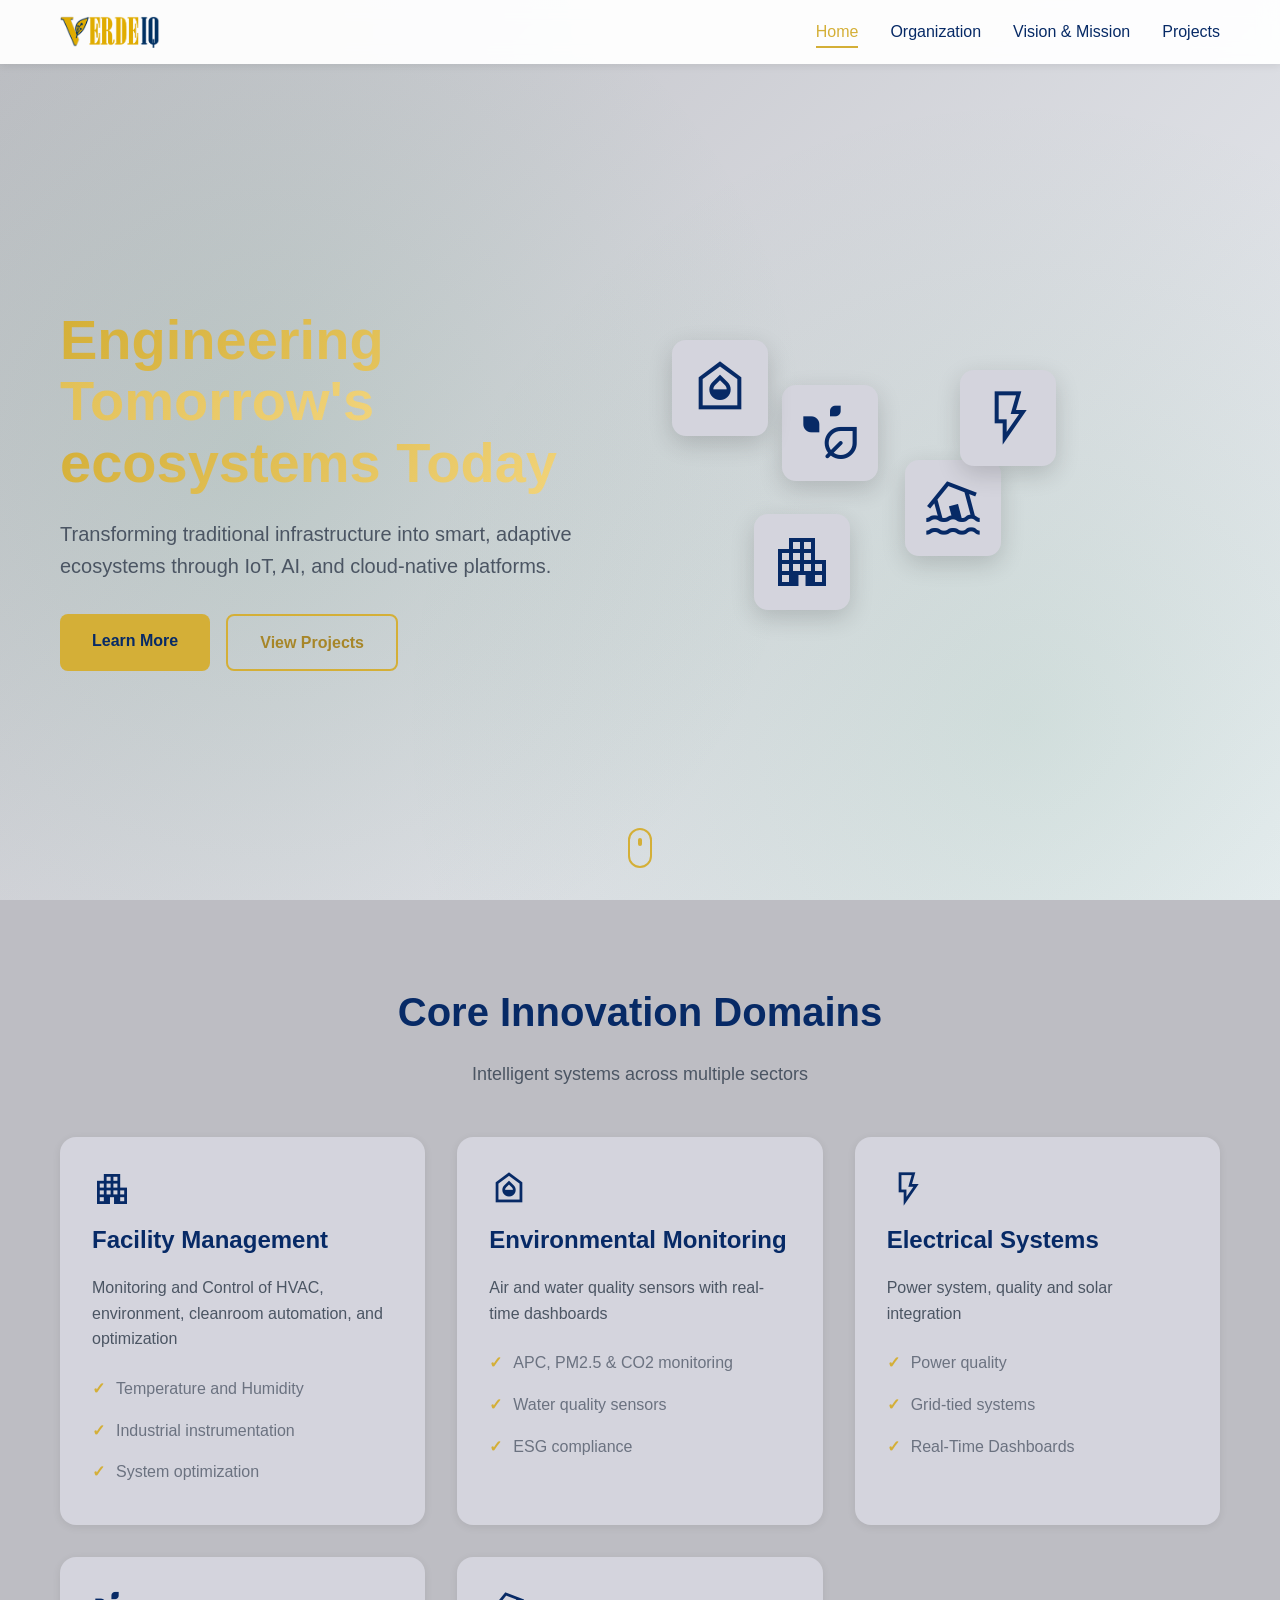
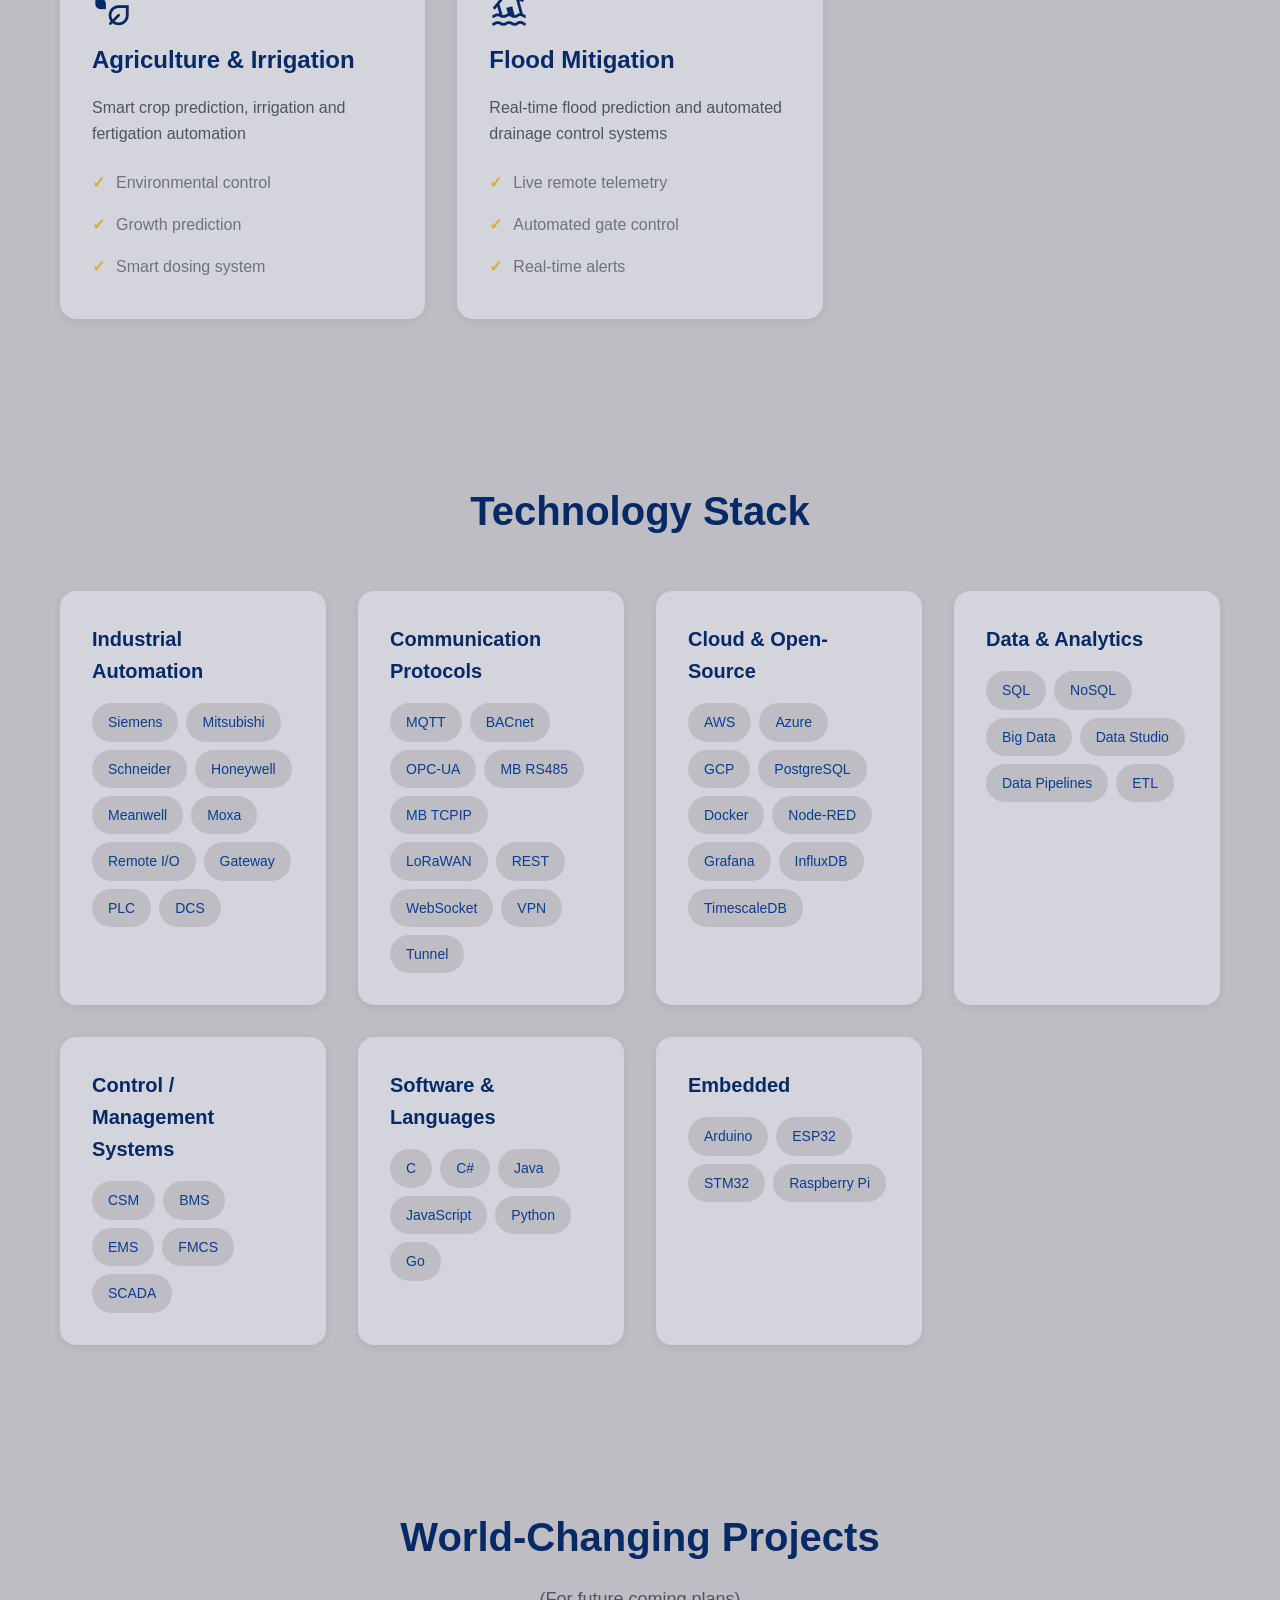
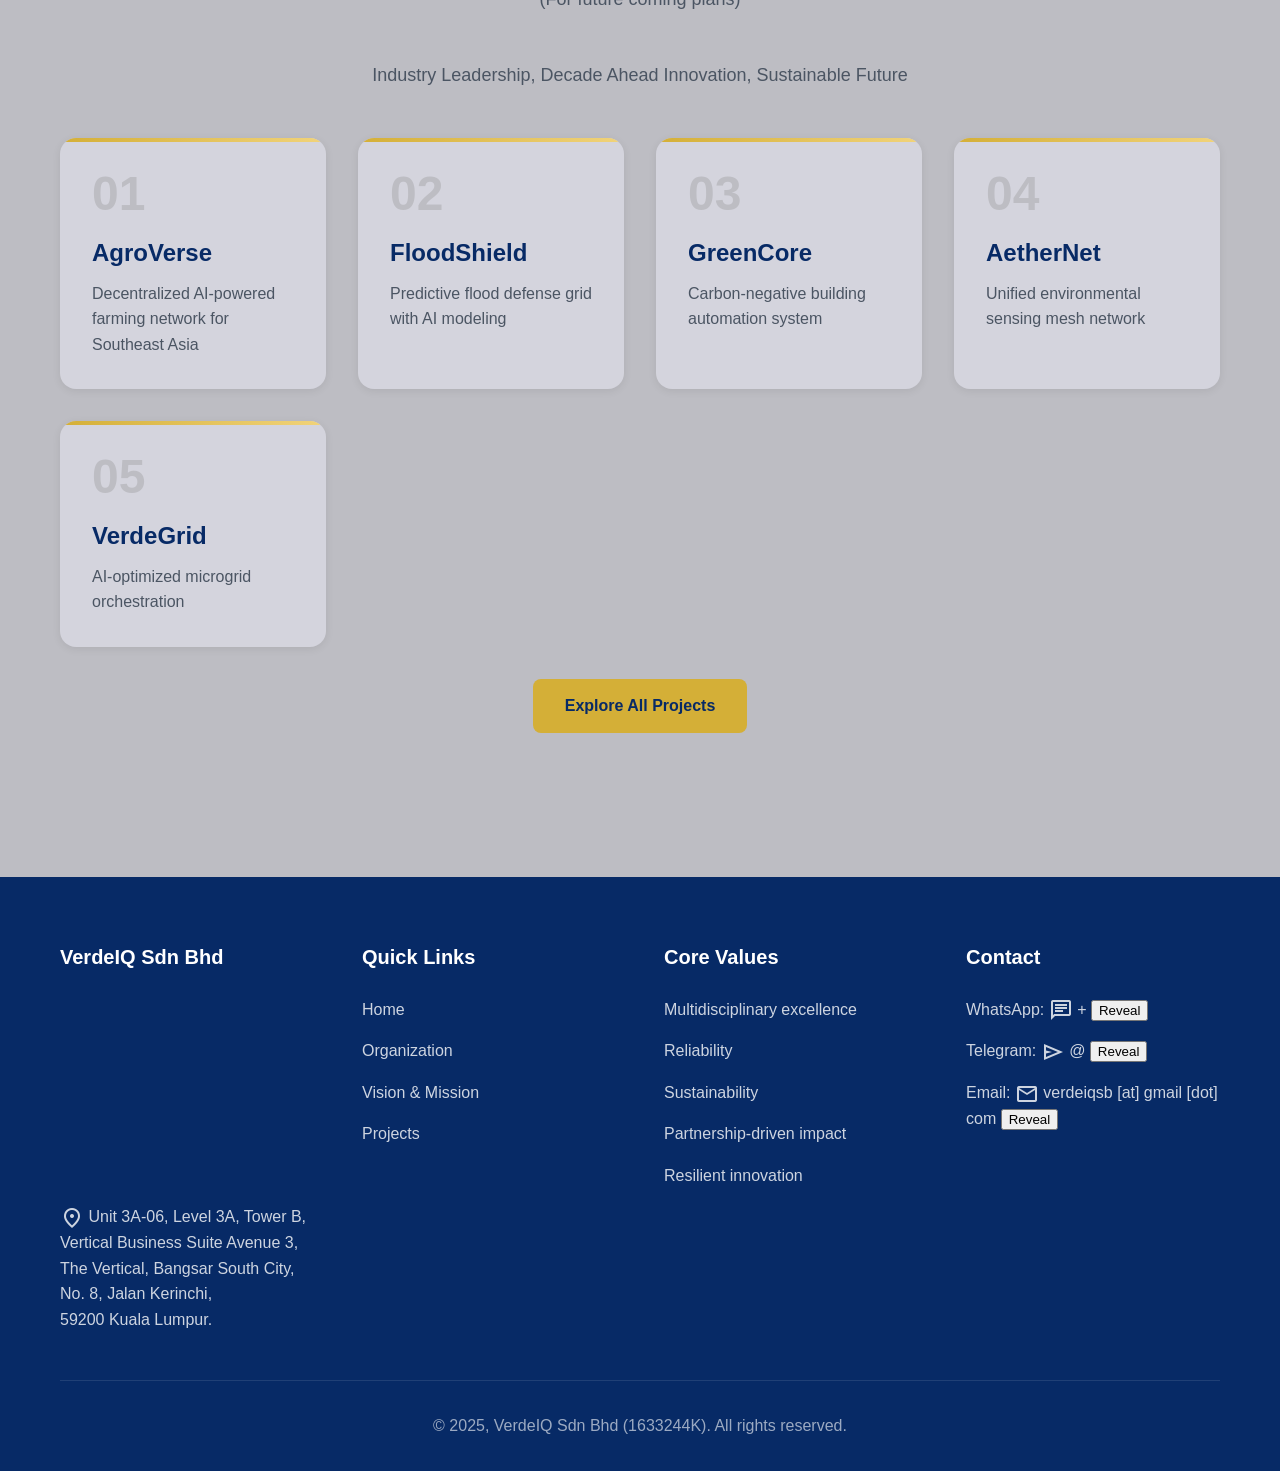
==== commit 2011e125: "Fix display" ====
--- a/index.html
+++ b/index.html
@@ -173,7 +173,7 @@
                 </div>
                 <div class="project-card">
                     <div class="project-number">02</div>
-                    <h3>FloodShield 360</h3>
+                    <h3>FloodShield</h3>
                     <p>Predictive flood defense grid with AI modeling</p>
                 </div>
                 <div class="project-card">
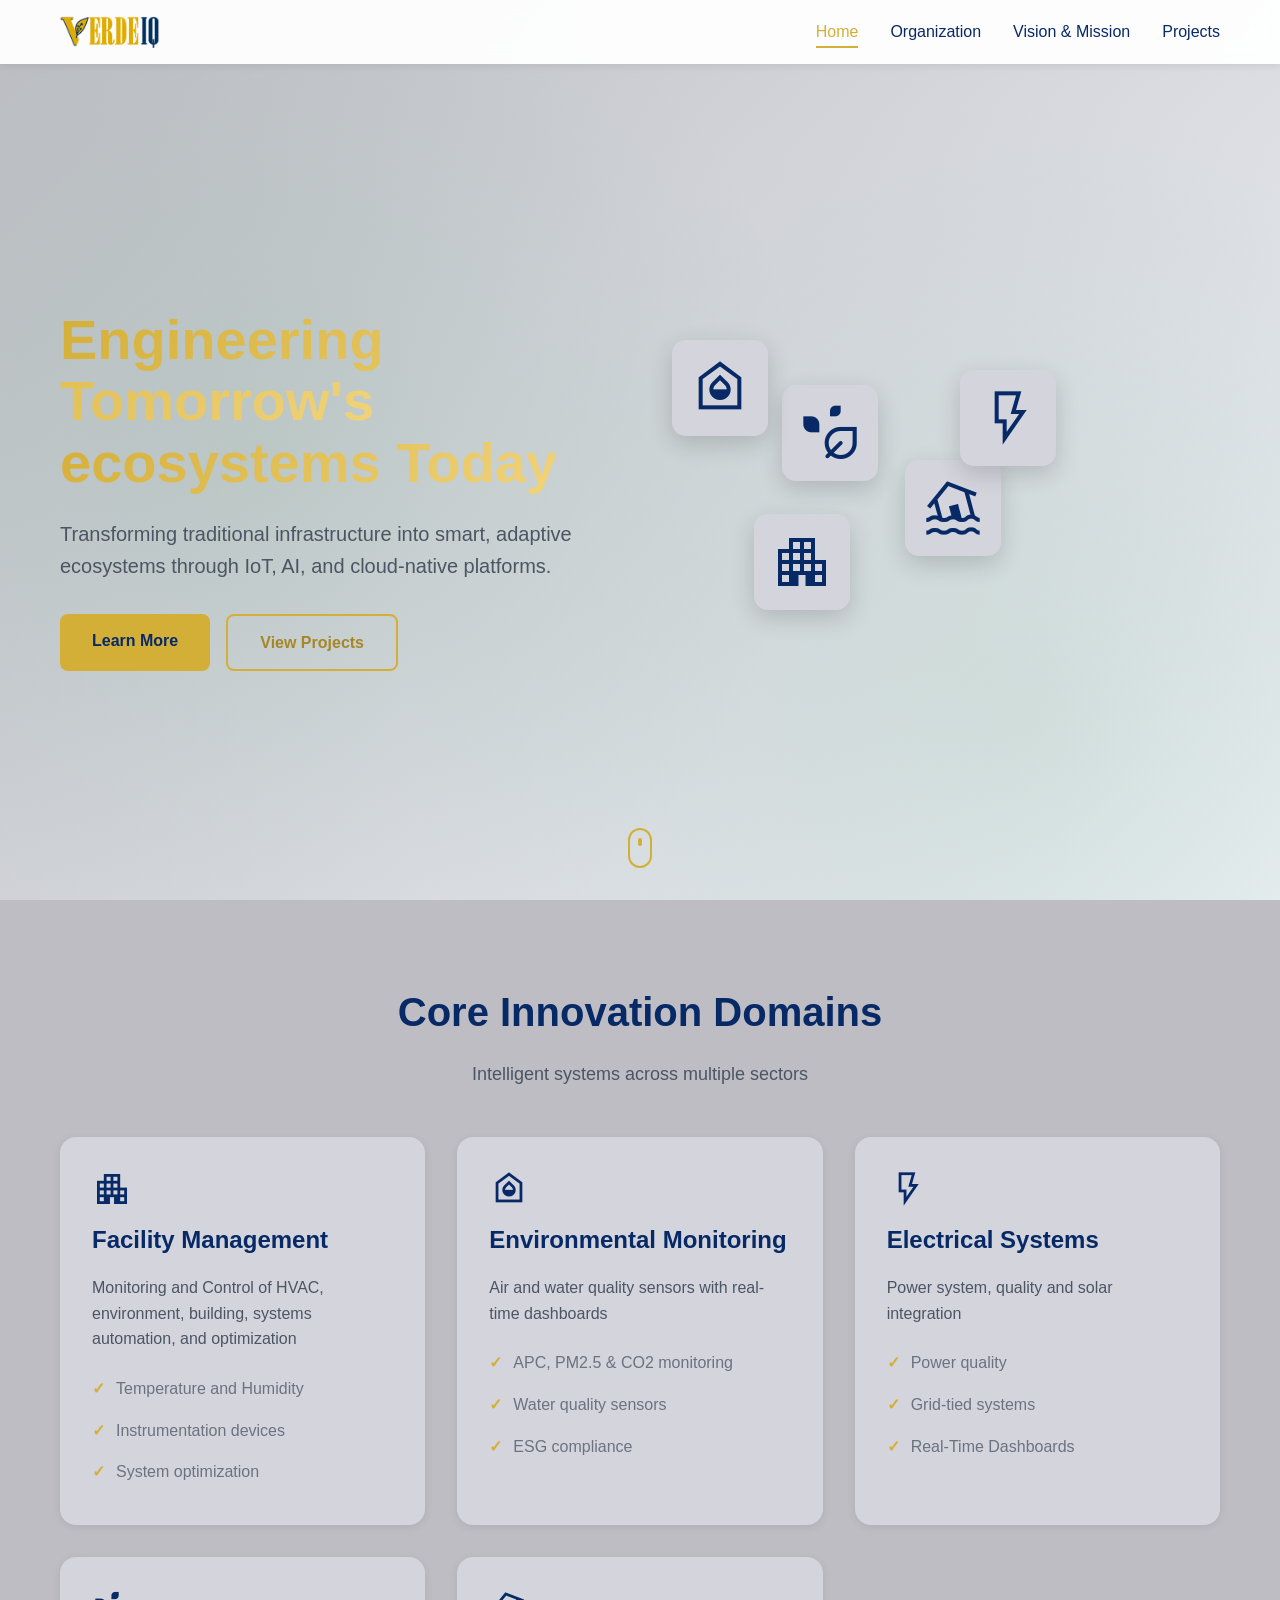
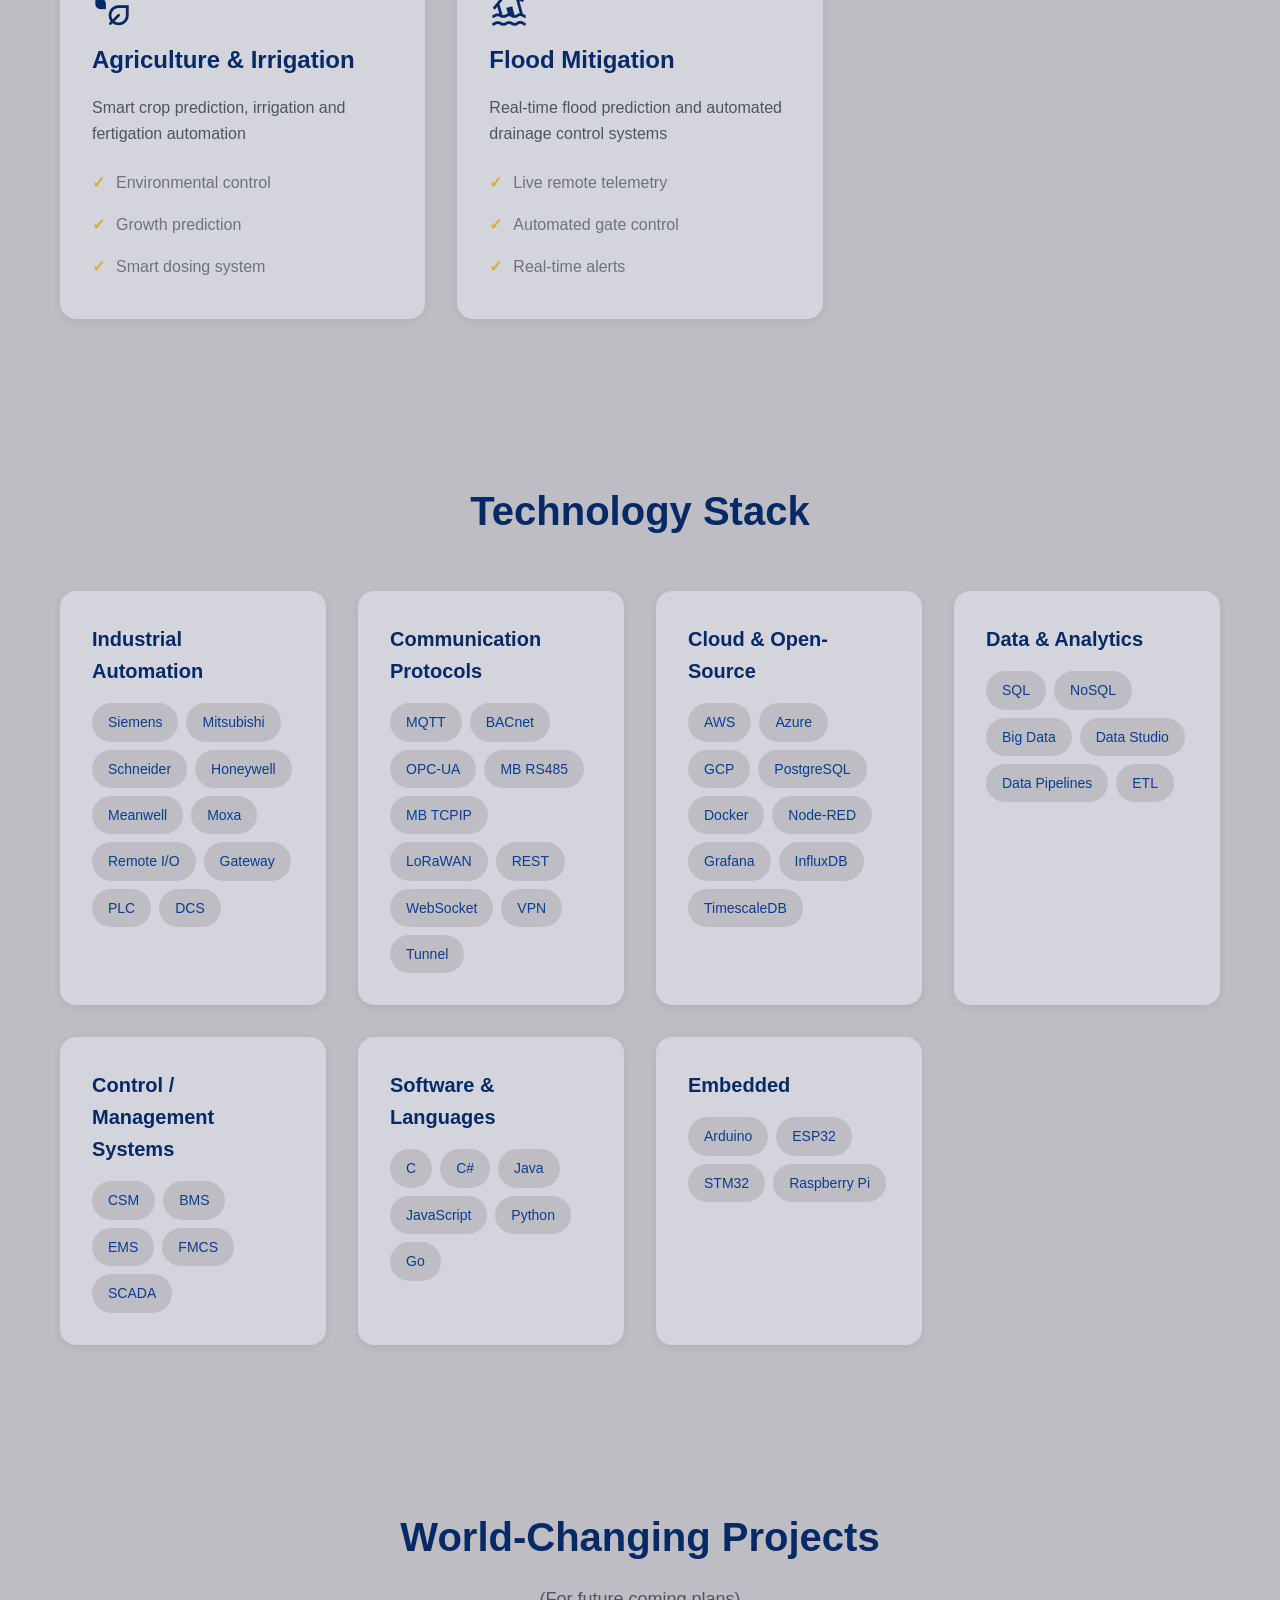
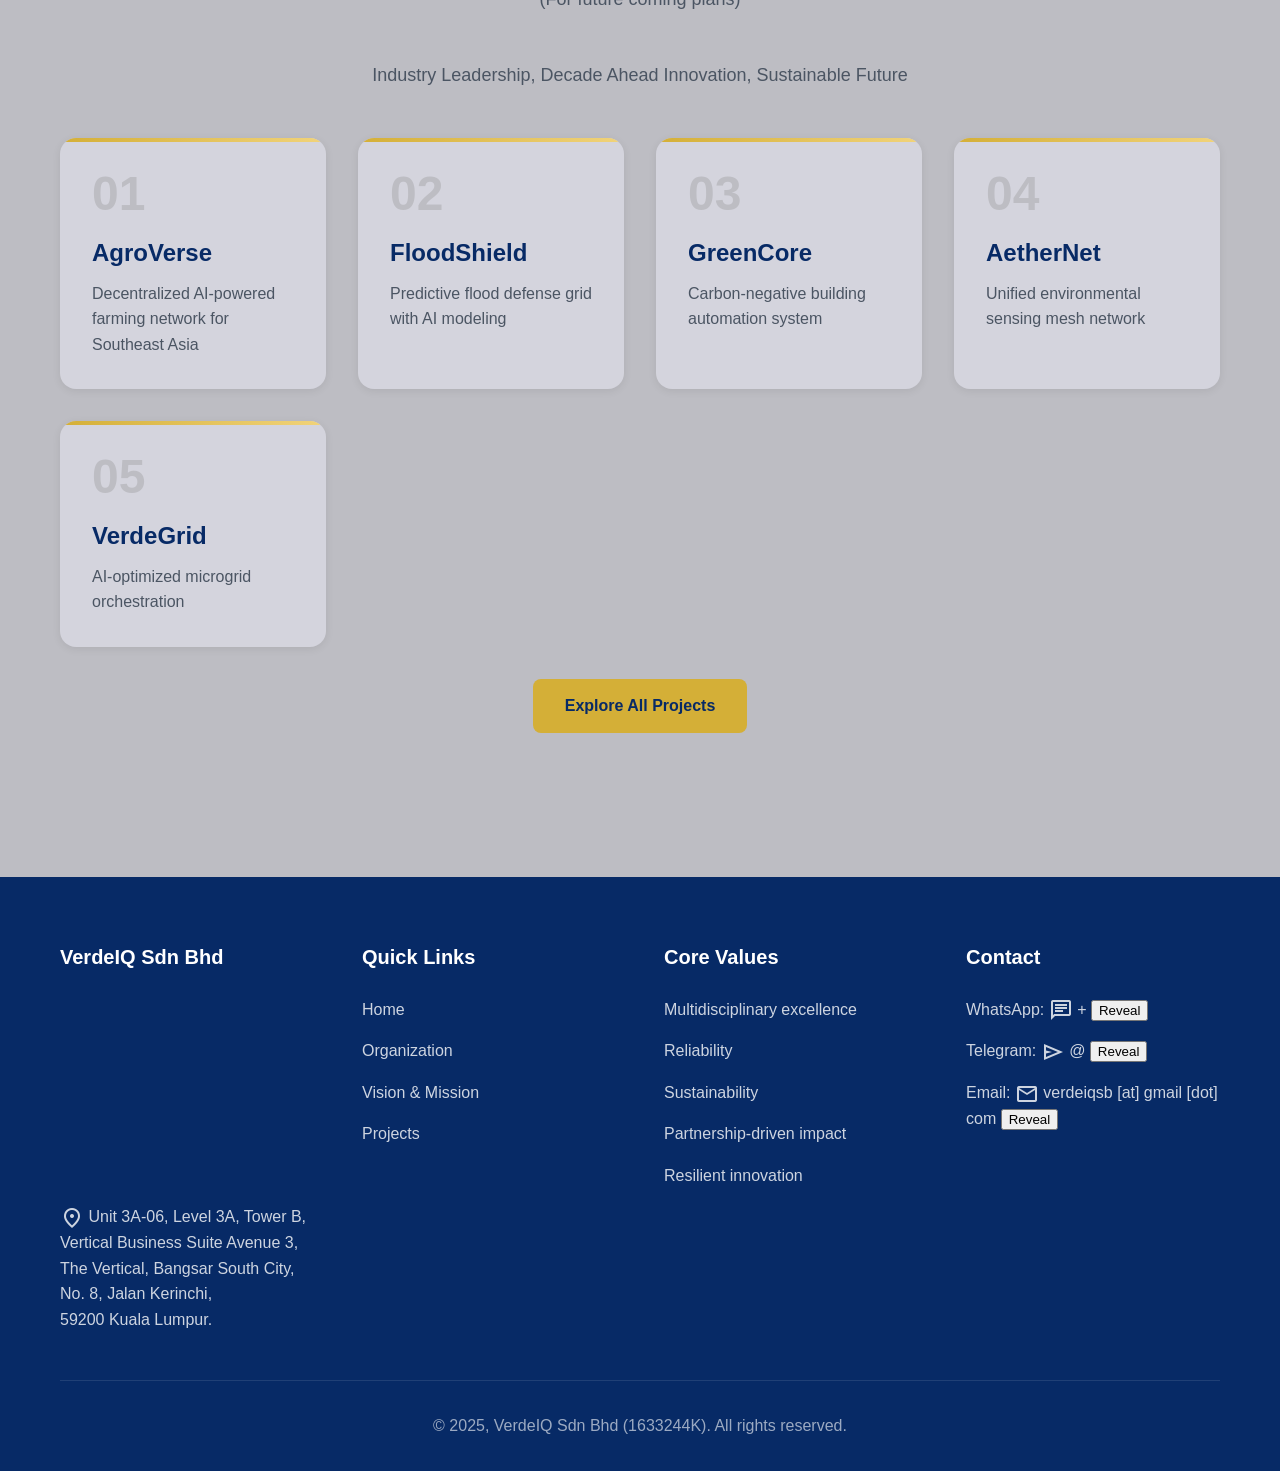
==== commit 5f880cc6: "Fix display" ====
--- a/index.html
+++ b/index.html
@@ -80,10 +80,10 @@
                         <span class="material-symbols-outlined icon-svg domain-icon-img">apartment</span>
                     </div>
                     <h3>Facility Management</h3>
-                    <p>Monitoring and Control of HVAC, environment, cleanroom automation, and optimization</p>
+                    <p>Monitoring and Control of HVAC, environment, building, systems automation, and optimization</p>
                     <ul class="domain-features">
                         <li>Temperature and Humidity</li>
-                        <li>Industrial instrumentation</li>
+                        <li>Instrumentation devices</li>
                         <li>System optimization</li>
                     </ul>
                 </div>
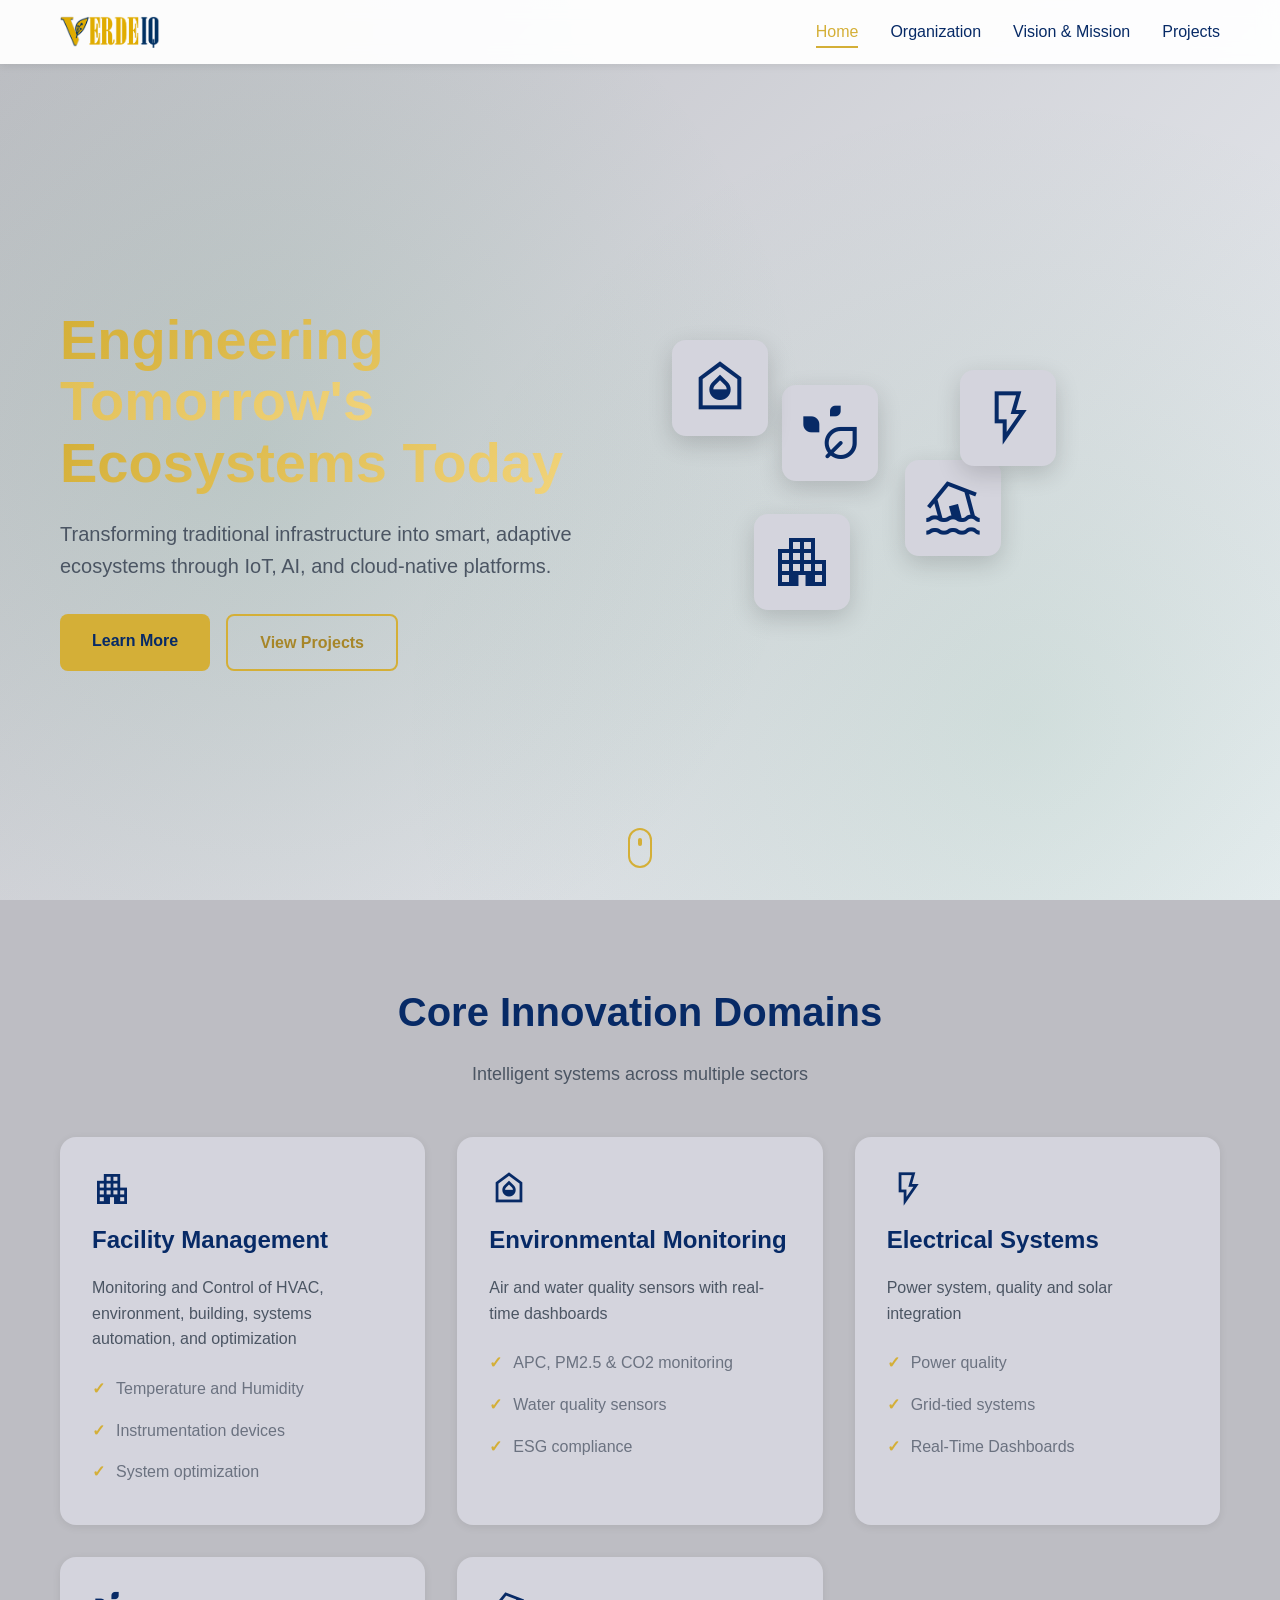
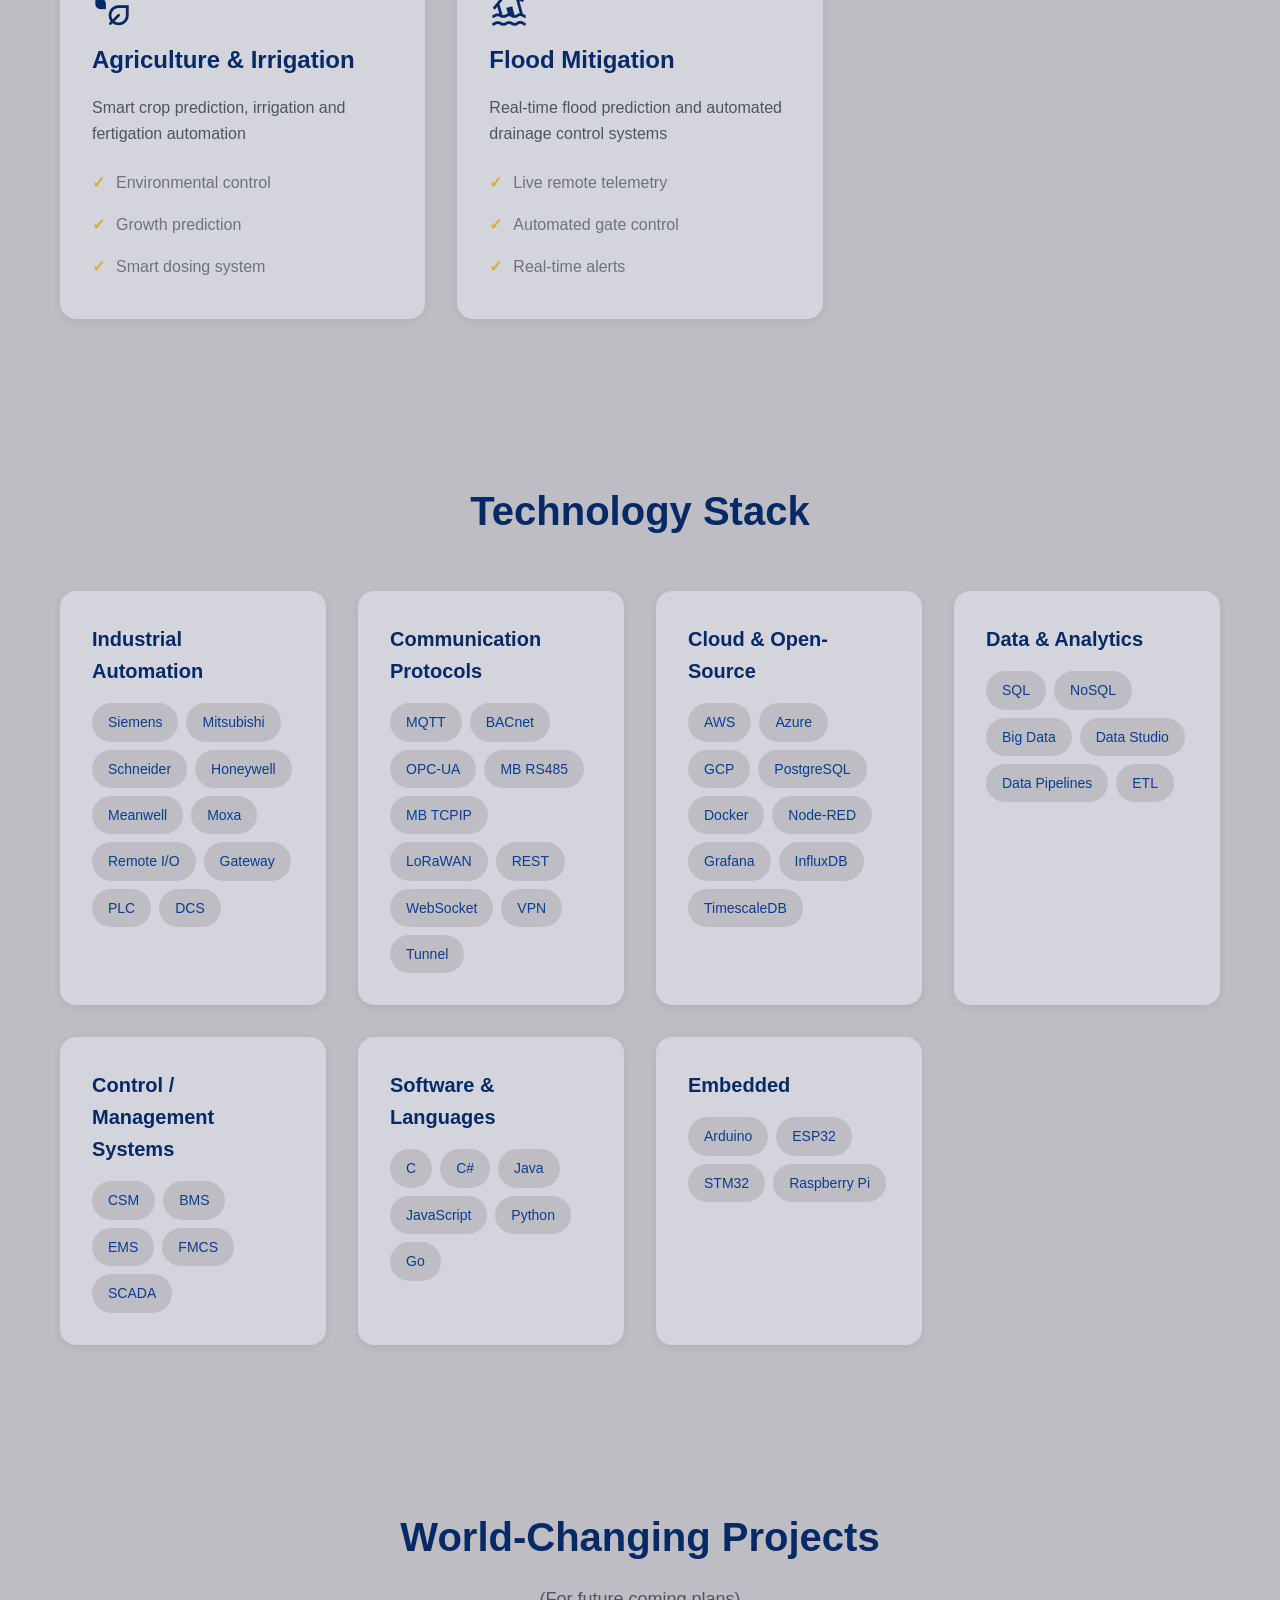
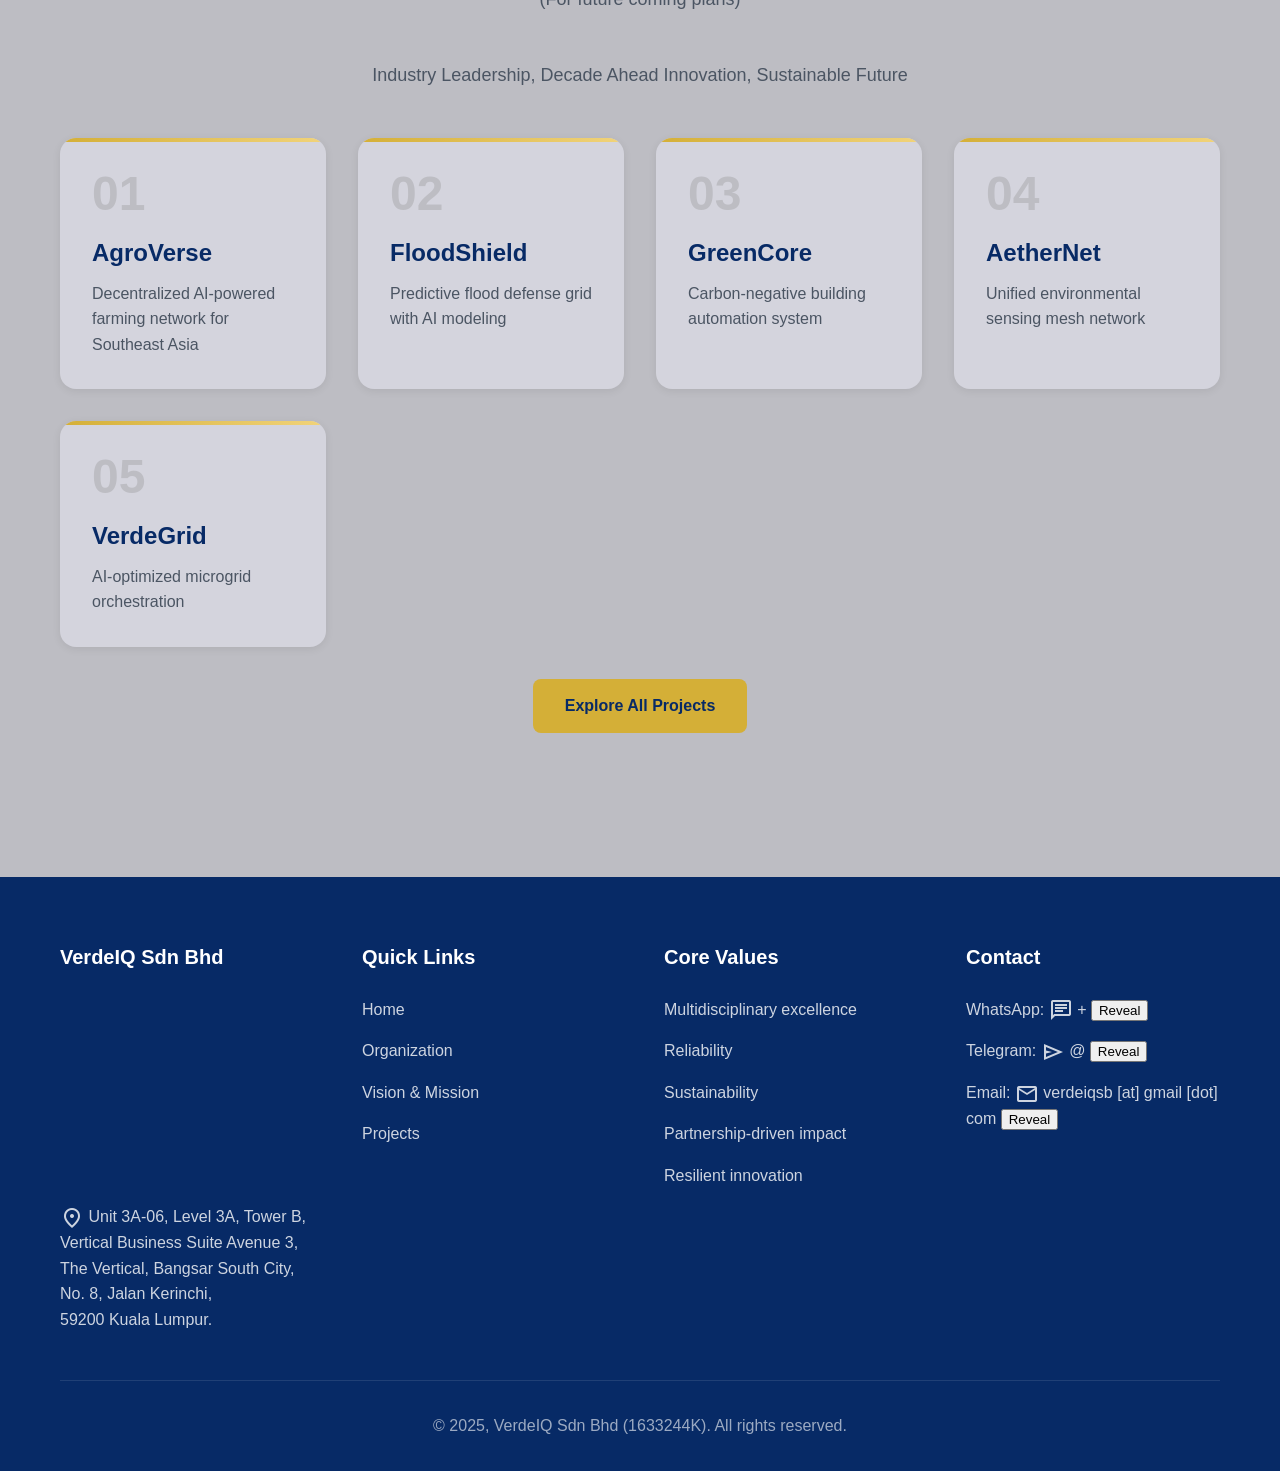
==== commit 379c0591: "Update letter" ====
--- a/index.html
+++ b/index.html
@@ -21,7 +21,7 @@
             <div class="hero-content">
                 <h1 class="hero-title animate-fade-in">
                     <span class="highlight">Engineering Tomorrow's</span>
-                    <span class="highlight">ecosystems Today</span>
+                    <span class="highlight">Ecosystems Today</span>
                 </h1>
                 <p class="hero-subtitle animate-fade-in-delay">
                     Transforming traditional infrastructure into smart, adaptive ecosystems through IoT, AI, and cloud-native platforms.
--- a/styles.css
+++ b/styles.css
@@ -9,9 +9,9 @@
     --bg-gray: #bdbdc3;
     --bg-white: #d4d4dd;
     /* Backwards-compatible mappings for existing CSS variables */
-    --primary-green: var(--accent-gold);
-    --primary-green-dark: var(--accent-gold-dark);
-    --primary-green-light: var(--accent-gold-light);
+    --primary-gold: var(--accent-gold);
+    --primary-gold-dark: var(--accent-gold-dark);
+    --primary-gold-light: var(--accent-gold-light);
     --bg-light: var(--bg-gray);
     --text-dark: #072a66;
     --text-muted: #4b5563;
@@ -120,7 +120,7 @@
     left: 0;
     width: 0;
     height: 2px;
-    background: var(--primary-green);
+    background: var(--primary-gold);
     transition: var(--transition);
 }
 
@@ -131,7 +131,7 @@
 
 .nav-link:hover,
 .nav-link.active {
-    color: var(--primary-green);
+    color: var(--primary-gold);
 }
 
 .nav-toggle {
@@ -315,7 +315,7 @@
 .mouse {
     width: 24px;
     height: 40px;
-    border: 2px solid var(--primary-green);
+    border: 2px solid var(--primary-gold);
     border-radius: 12px;
     position: relative;
 }
@@ -328,7 +328,7 @@
     transform: translateX(-50%);
     width: 4px;
     height: 8px;
-    background: var(--primary-green);
+    background: var(--primary-gold);
     border-radius: 2px;
     animation: scroll 2s infinite;
 }
@@ -546,7 +546,7 @@
     padding: 0.25rem 0.75rem;
     border-radius: 12px;
     font-size: 0.75rem;
-    color: var(--primary-green);
+    color: var(--dark-blue-deep);
 }
 
 /* ===== Projects Preview ===== */
@@ -607,7 +607,7 @@
 
 /* ===== Page Header ===== */
 .page-header {
-    background: linear-gradient(135deg, var(--primary-green) 0%, var(--primary-green-dark) 100%);
+    background: linear-gradient(135deg, var(--primary-gold) 0%, var(--primary-green-dark) 100%);
     color: white;
     padding: 3rem 0 1rem;
     text-align: center;
@@ -647,7 +647,7 @@
 
 .highlight-card {
     background: linear-gradient(135deg, var(--bg-light) 0%, #e8f5ed 100%);
-    border: 2px solid var(--primary-green);
+    border: 2px solid var(--primary-gold);
 }
 
 .lead-text {
@@ -763,7 +763,7 @@
     content: '→';
     position: absolute;
     left: 0;
-    color: var(--primary-green);
+    color: var(--primary-gold);
 }
 
 /* ===== Vision & Mission ===== */
@@ -788,7 +788,7 @@
 }
 
 .mission-card {
-    border-top: 4px solid var(--primary-green);
+    border-top: 4px solid var(--primary-gold);
 }
 
 .vision-card {
@@ -862,7 +862,7 @@
     font-size: 2rem;
     font-weight: 600;
     font-style: italic;
-    color: var(--primary-green);
+    color: var(--primary-gold);
     margin: 2rem 0;
 }
 
@@ -955,7 +955,7 @@
     top: 0;
     bottom: 0;
     width: 2px;
-    background: var(--primary-green);
+    background: var(--primary-gold);
 }
 
 .timeline-item {
@@ -971,16 +971,16 @@
     top: 0.5rem;
     width: 12px;
     height: 12px;
-    background: var(--primary-green);
+    background: var(--primary-gold);
     border-radius: 50%;
     border: 3px solid var(--bg-white);
-    box-shadow: 0 0 0 3px var(--primary-green);
+    box-shadow: 0 0 0 3px var(--primary-gold);
 }
 
 .timeline-year {
     font-size: 1.5rem;
     font-weight: 700;
-    color: var(--primary-green);
+    color: var(--primary-gold);
     margin-bottom: 0.5rem;
 }
 
@@ -1042,7 +1042,7 @@
 
 .search-input:focus {
     outline: none;
-    border-color: var(--primary-green);
+    border-color: var(--primary-gold);
     box-shadow: 0 0 0 3px rgba(31, 138, 74, 0.1);
 }
 
@@ -1095,9 +1095,9 @@
 
 .filter-btn:hover,
 .filter-btn.active {
-    background: var(--primary-green);
+    background: var(--primary-gold);
     color: white;
-    border-color: var(--primary-green);
+    border-color: var(--primary-gold);
 }
 
 .projects-container {
@@ -1113,7 +1113,7 @@
     border-radius: 12px;
     box-shadow: var(--shadow-sm);
     transition: var(--transition);
-    border-top: 4px solid var(--primary-green);
+    border-top: 4px solid var(--primary-gold);
 }
 
 .project-card-detailed:hover {
@@ -1210,7 +1210,7 @@
 
 .project-domain {
     font-size: 0.875rem;
-    color: var(--primary-green);
+    color: var(--primary-gold);
     font-weight: 600;
     margin-bottom: 1rem;
     text-transform: uppercase;
@@ -1262,7 +1262,7 @@
     content: '•';
     position: absolute;
     left: 0;
-    color: var(--primary-green);
+    color: var(--primary-gold);
     font-weight: bold;
     font-size: 1.25rem;
 }
@@ -1361,7 +1361,7 @@
 }
 .gallery-thumb img.active {
     opacity: 1;
-    border-color: var(--primary-green);
+    border-color: var(--primary-gold);
 }
 
 @media (max-width: 700px) {
